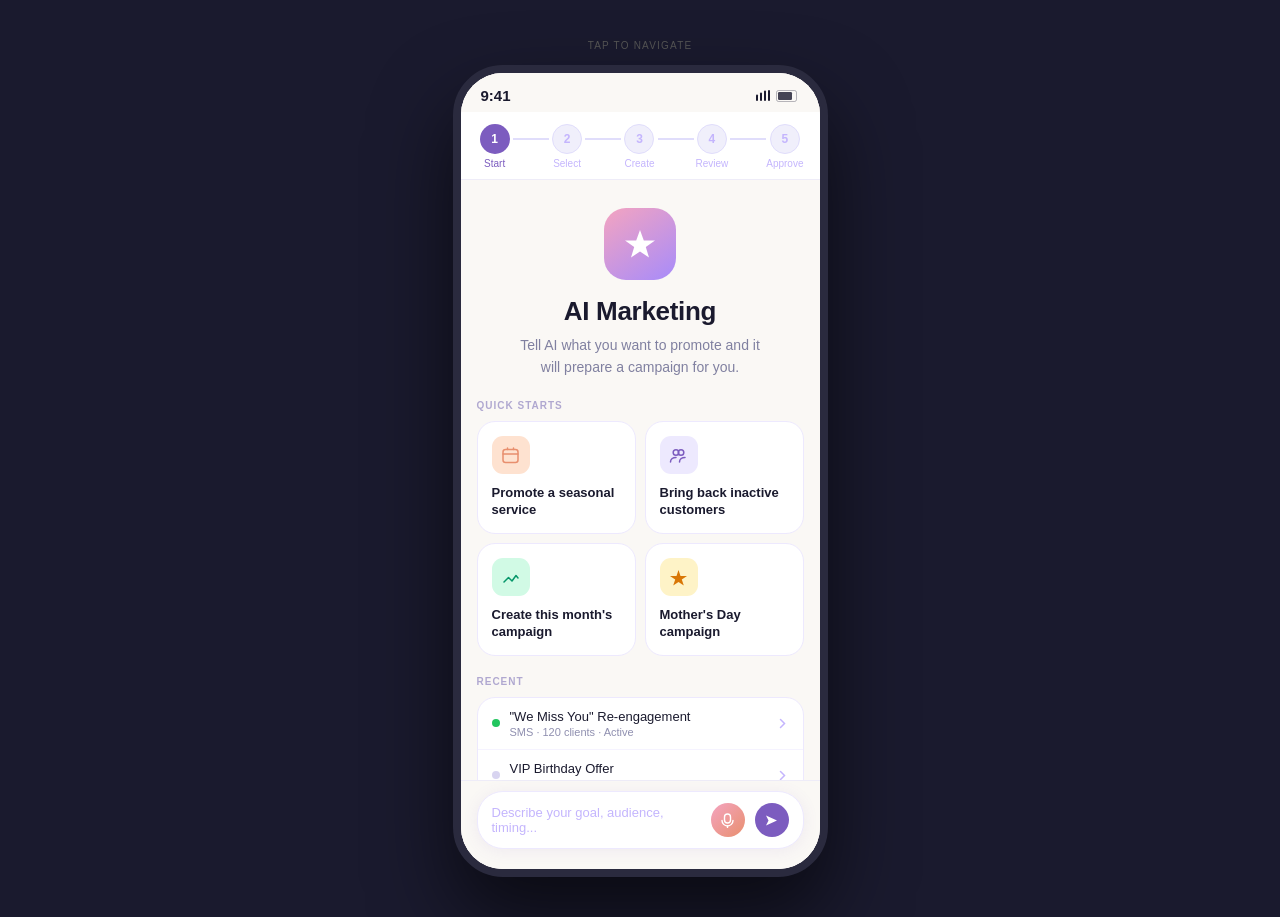
==== ai_marketing_v5.html @ 20989ab4 "Fix layout review" ====
<!DOCTYPE html>
<html lang="en">
<head>
<meta charset="UTF-8">
<meta name="viewport" content="width=device-width, initial-scale=1.0">
<title>GCI – AI Marketing</title>
<style>
*{box-sizing:border-box;margin:0;padding:0}
body{background:#1a1a2e;display:flex;justify-content:center;align-items:flex-start;padding:40px 16px;font-family:-apple-system,BlinkMacSystemFont,'SF Pro Display','SF Pro Text',sans-serif;min-height:100vh}
.pw{display:flex;flex-direction:column;align-items:center;gap:14px}
.plbl{color:#555;font-size:10px;letter-spacing:.12em;font-weight:500;text-transform:uppercase}
.phone{width:375px;height:812px;background:#FAF8F5;border-radius:50px;overflow:hidden;border:8px solid #2a2a3e;box-shadow:0 40px 80px rgba(0,0,0,0.6);position:relative}
.screen{position:absolute;inset:0;display:flex;flex-direction:column;background:#FAF8F5;opacity:0;pointer-events:none;transition:opacity .3s ease}
.screen.active{opacity:1;pointer-events:all}

.sb{padding:14px 20px 8px;display:flex;justify-content:space-between;align-items:center;flex-shrink:0;background:#FAF8F5}
.sbt{font-size:15px;font-weight:600;color:#1A1A2E}
.sbi{display:flex;gap:5px;align-items:center}

.stepbar{background:#fff;padding:12px 16px 10px;border-bottom:0.5px solid #EEECF8;flex-shrink:0}
.steps{display:flex;align-items:center}
.step{display:flex;flex-direction:column;align-items:center;gap:4px;flex:1}
.sc{width:30px;height:30px;border-radius:50%;display:flex;align-items:center;justify-content:center;font-size:12px;font-weight:600}
.sc.done{background:#22C55E;color:#fff}
.sc.active{background:#7C5CBF;color:#fff}
.sc.idle{background:#F0EFFB;color:#C4B5FD;border:1.5px solid #E0DDFB}
.sl{font-size:10px;font-weight:500}
.sl.done{color:#22C55E}.sl.active{color:#7C5CBF}.sl.idle{color:#C4B5FD}
.sline{flex:1;height:2px;margin-top:-16px}
.sline.done{background:#22C55E}.sline.idle{background:#E0DDFB}

.s1-scroll{flex:1;overflow-y:auto;padding:0 0 16px}
.s1-scroll::-webkit-scrollbar{display:none}
.hero{text-align:center;padding:28px 24px 22px}
.hero-ring{width:72px;height:72px;border-radius:22px;background:linear-gradient(145deg,#F4A4C0,#A78BFA);display:flex;align-items:center;justify-content:center;margin:0 auto 16px}
.hero-title{font-size:26px;font-weight:700;color:#1A1A2E;letter-spacing:-.3px;margin-bottom:8px}
.hero-sub{font-size:14px;color:#8080A0;line-height:1.55;max-width:260px;margin:0 auto}
.qs-section{padding:0 16px}
.qs-lbl{font-size:10px;font-weight:600;color:#B0A8D0;letter-spacing:.1em;margin-bottom:10px}
.qs-grid{display:grid;grid-template-columns:1fr 1fr;gap:9px;margin-bottom:20px}
.qs-card{background:#fff;border-radius:18px;padding:14px;border:0.5px solid #EDE9FE;cursor:pointer;transition:all .15s;-webkit-tap-highlight-color:transparent}
.qs-card:active{background:#F5F3FF;transform:scale(.97)}
.qs-ico{width:38px;height:38px;border-radius:11px;display:flex;align-items:center;justify-content:center;margin-bottom:11px}
.qs-name{font-size:13px;font-weight:600;color:#1A1A2E;line-height:1.3}
.recent-lbl{font-size:10px;font-weight:600;color:#B0A8D0;letter-spacing:.1em;margin-bottom:10px}
.recent-card{background:#fff;border-radius:18px;border:0.5px solid #EDE9FE;overflow:hidden}
.rrow{display:flex;align-items:center;gap:10px;padding:11px 14px;border-bottom:0.5px solid #F5F3FF;cursor:pointer;transition:background .15s}
.rrow:last-child{border-bottom:none}
.rrow:active{background:#F8F7FF}
.rdot{width:8px;height:8px;border-radius:50%;flex-shrink:0}
.rnm{font-size:13px;font-weight:500;color:#1A1A2E}
.rsub{font-size:11px;color:#9090B0;margin-top:2px}

.fi{padding:10px 16px 20px;background:#FAF8F5;border-top:0.5px solid #EEECF8;flex-shrink:0}
.fi-box{background:#fff;border-radius:26px;border:1px solid #EDE9FE;padding:11px 14px;display:flex;align-items:center;gap:10px;box-shadow:0 2px 16px rgba(124,92,191,0.09);cursor:pointer}
.fi-ph{flex:1;font-size:13px;color:#C4B5FD}
.fi-mic{width:34px;height:34px;border-radius:50%;background:linear-gradient(135deg,#F4A4C0,#E88F6E);display:flex;align-items:center;justify-content:center;flex-shrink:0}
.fi-send{width:34px;height:34px;border-radius:50%;background:#7C5CBF;display:flex;align-items:center;justify-content:center;flex-shrink:0}

.cnav{background:#fff;padding:10px 16px;display:flex;align-items:center;gap:12px;border-bottom:0.5px solid #EEECF8;flex-shrink:0}
.cbk{width:32px;height:32px;border-radius:50%;background:#F5F3FF;display:flex;align-items:center;justify-content:center;cursor:pointer;flex-shrink:0;-webkit-tap-highlight-color:transparent;transition:background .15s}
.cbk:active{background:#EDE9FE}
.cav{width:40px;height:40px;border-radius:50%;background:linear-gradient(135deg,#F4A4C0,#A78BFA);display:flex;align-items:center;justify-content:center;flex-shrink:0}
.cnm{font-size:15px;font-weight:600;color:#1A1A2E}
.cst{font-size:11px;color:#22C55E;font-weight:500;display:flex;align-items:center;gap:4px;margin-top:1px}
.odot{width:6px;height:6px;border-radius:50%;background:#22C55E}

.cs{flex:1;overflow-y:auto;padding:16px;display:flex;flex-direction:column;gap:12px}
.cs::-webkit-scrollbar{display:none}
.br{display:flex;gap:8px;align-items:flex-start}
.br.u{justify-content:flex-end}
.bav{width:28px;height:28px;border-radius:50%;background:linear-gradient(135deg,#F4A4C0,#A78BFA);display:flex;align-items:center;justify-content:center;flex-shrink:0;margin-top:2px}
.b{padding:11px 14px;border-radius:18px;font-size:13px;line-height:1.55}
.b.ai{background:#fff;color:#1A1A2E;border-radius:18px 18px 18px 5px;border:0.5px solid #EDE9FE;max-width:84%}
.b.usr{background:linear-gradient(135deg,#F4A4C0,#E88F6E);color:#fff;border-radius:18px 18px 5px 18px;max-width:78%}
.b-hint{font-size:11px;color:#A78BFA;display:block;margin-top:4px}

.sc-card{background:#fff;border-radius:16px;border:0.5px solid #EDE9FE;overflow:hidden;max-width:88%}
.sc-hd{display:flex;justify-content:space-between;align-items:center;padding:11px 13px;border-bottom:0.5px solid #F5F3FF}
.sc-ct{font-size:12px;font-weight:600;color:#7C5CBF}
.sc-ta{font-size:12px;font-weight:600;color:#7C5CBF;cursor:pointer}
.so{display:flex;align-items:center;gap:11px;padding:11px 13px;cursor:pointer;border-bottom:0.5px solid #F5F3FF;transition:background .15s;-webkit-tap-highlight-color:transparent}
.so:last-of-type{border-bottom:none}
.so.sel{background:#F8F6FF}
.si{width:34px;height:34px;border-radius:10px;display:flex;align-items:center;justify-content:center;flex-shrink:0}
.snm{font-size:13px;font-weight:600;color:#1A1A2E}
.sadr{font-size:11px;color:#9090B0;margin-top:2px}
.chk{width:22px;height:22px;border-radius:50%;border:2px solid #DDD9F8;display:flex;align-items:center;justify-content:center;flex-shrink:0;transition:all .2s}
.chk.on{background:#7C5CBF;border-color:#7C5CBF}
.cbtn{display:block;width:calc(100% - 26px);margin:10px 13px 13px;padding:14px;background:#7C5CBF;color:#fff;border-radius:13px;font-size:14px;font-weight:600;border:none;cursor:pointer;text-align:center;font-family:inherit;transition:opacity .15s}
.cbtn:active{opacity:.8}

.ci-wrap{border-top:0.5px solid #EEECF8;flex-shrink:0}
.chips-zone{padding:10px 14px 0}
.chips-top{display:flex;justify-content:space-between;align-items:center;margin-bottom:7px;min-height:18px}
.chips-hint-txt{font-size:10px;color:#A78BFA;font-weight:500}
.chips-clear{font-size:11px;color:#B0A8D0;cursor:pointer;font-weight:500;display:none}
.chips-clear.show{display:block}
.chips-row{display:flex;gap:6px;flex-wrap:wrap}
.chip{padding:7px 11px;border-radius:20px;font-size:12px;font-weight:500;color:#5B21B6;background:#F0EFFB;border:0.5px solid #C4B5FD;cursor:pointer;transition:all .15s;white-space:nowrap;user-select:none;display:flex;align-items:center;gap:5px;-webkit-tap-highlight-color:transparent}
.chip:active{transform:scale(.95)}
.chip.on{background:#7C5CBF;color:#fff;border-color:#7C5CBF}
.chk-ico{width:12px;height:12px;opacity:0;transition:opacity .15s;flex-shrink:0}
.chip.on .chk-ico{opacity:1}
.confirm-strip{height:0;overflow:hidden;transition:height .25s ease}
.confirm-strip.open{height:50px}
.confirm-inner{padding:8px 14px;display:flex;gap:7px}
.btn-conf{flex:1;padding:10px;background:#7C5CBF;color:#fff;border-radius:12px;font-size:13px;font-weight:600;border:none;cursor:pointer;font-family:inherit;display:flex;align-items:center;justify-content:center;gap:6px}
.btn-conf:active{opacity:.8}
.inp-row{display:flex;align-items:center;gap:8px;padding:9px 14px 18px}
.ci{flex:1;background:#fff;border:0.5px solid #EDE9FE;border-radius:22px;padding:10px 15px;font-size:13px;color:#1A1A2E;font-family:inherit;outline:none;transition:border-color .2s}
.ci:focus{border-color:#A78BFA}
.ci::placeholder{color:#C4B5FD}
.mic-b{width:34px;height:34px;border-radius:50%;background:linear-gradient(135deg,#F4A4C0,#E88F6E);display:flex;align-items:center;justify-content:center;flex-shrink:0;border:none;cursor:pointer}
.snd-b{width:34px;height:34px;border-radius:50%;background:#7C5CBF;display:flex;align-items:center;justify-content:center;flex-shrink:0;border:none;cursor:pointer}
.snd-b:active{opacity:.7}

.typing{display:flex;gap:4px;align-items:center;padding:10px 13px;background:#fff;border-radius:18px 18px 18px 5px;border:0.5px solid #EDE9FE;width:fit-content}
.td{width:6px;height:6px;border-radius:50%;background:#C4B5FD;animation:blink 1.2s infinite}
.td:nth-child(2){animation-delay:.2s}
.td:nth-child(3){animation-delay:.4s}
@keyframes blink{0%,80%,100%{opacity:.25}40%{opacity:1}}

.dk{border-radius:18px;overflow:hidden;border:0.5px solid #EDE9FE}
.dh{background:linear-gradient(135deg,#F0EEFF,#E8E4FD);padding:14px 15px}
.dtag{display:flex;align-items:center;gap:6px;font-size:10px;font-weight:600;color:#7C5CBF;letter-spacing:.08em;margin-bottom:7px}
.dtitle{font-size:16px;font-weight:700;color:#1A1A2E}
.db{background:#fff;padding:13px 15px}
.dgrid{display:grid;grid-template-columns:1fr 1fr;gap:10px;margin-bottom:11px}
.dfl{font-size:10px;font-weight:600;color:#B0A8D0;letter-spacing:.06em;display:flex;align-items:center;gap:4px;margin-bottom:4px}
.dfv{font-size:13px;font-weight:600;color:#1A1A2E}
.dmsg{font-size:12px;color:#3C3C5C;line-height:1.65;font-style:italic;background:#FAF8F5;border-radius:10px;padding:11px 13px}
.acts{display:flex;flex-direction:column;gap:8px;padding:14px 0 4px}
.btn-approve{width:100%;padding:15px;border:none;border-radius:15px;font-size:14px;font-weight:600;cursor:pointer;display:flex;align-items:center;justify-content:center;gap:8px;position:relative;overflow:hidden;background:#22C55E;color:#fff;font-family:inherit;transition:opacity .15s}
.btn-approve:active{opacity:.85}
.shine{position:absolute;inset:0;background:linear-gradient(105deg,transparent 40%,rgba(255,255,255,0.22) 50%,transparent 60%);background-size:200%;animation:shine 2.8s ease-in-out infinite}
@keyframes shine{0%{background-position:200%}65%{background-position:-100%}100%{background-position:-100%}}
.btn-row2{display:flex;gap:8px}
.btn-ai{flex:1;padding:13px;border-radius:15px;font-size:13px;font-weight:600;cursor:pointer;display:flex;align-items:center;justify-content:center;gap:7px;font-family:inherit;background:#1E1346;color:#C4B5FD;border:0.5px solid #3C3489;transition:opacity .15s}
.btn-ai:active{opacity:.8}
.spin{animation:pspin 3s ease-in-out infinite}
@keyframes pspin{0%,100%{transform:scale(1) rotate(0deg)}50%{transform:scale(1.2) rotate(15deg)}}
.btn-edit{flex:1;padding:13px;border-radius:15px;font-size:13px;font-weight:600;cursor:pointer;display:flex;align-items:center;justify-content:center;gap:7px;font-family:inherit;background:#FAF8F5;color:#8080A0;border:0.5px solid #EEECF8;transition:all .15s}
.btn-edit:active{background:#F0EFFB}
.btn-save{width:100%;padding:11px;border-radius:15px;font-size:13px;font-weight:500;cursor:pointer;display:flex;align-items:center;justify-content:center;gap:7px;font-family:inherit;background:transparent;color:#B0A8D0;border:none;transition:color .15s}
.btn-save:active{color:#7C5CBF}

/* REVIEW */
.topnav{background:#fff;padding:10px 16px 12px;display:flex;align-items:center;gap:12px;border-bottom:0.5px solid #EEECF8;flex-shrink:0}
.back{width:32px;height:32px;border-radius:50%;background:#F5F3FF;display:flex;align-items:center;justify-content:center;cursor:pointer;flex-shrink:0;-webkit-tap-highlight-color:transparent;transition:background .15s}
.back:active{background:#EDE9FE}
.topnav-title{font-size:16px;font-weight:600;color:#1A1A2E}

.rv-scroll{flex:1;min-height:0;overflow-y:auto;padding:16px 16px 24px;-webkit-overflow-scrolling:touch}
.rv-scroll::-webkit-scrollbar{display:none}
.rv-scroll>*{margin-bottom:12px}
.rv-scroll>*:last-child{margin-bottom:0}

.camp-header{background:linear-gradient(135deg,#F0EEFF,#EAE6FD);border-radius:18px;padding:16px;border:0.5px solid #DDD9F8}
.ready-badge{display:inline-flex;align-items:center;gap:5px;background:#22C55E;color:#fff;border-radius:20px;padding:4px 10px;font-size:11px;font-weight:600;margin-bottom:10px}
.camp-name{font-size:19px;font-weight:700;color:#1A1A2E;letter-spacing:-.2px;margin-bottom:5px}
.camp-desc{font-size:13px;color:#7070A0;line-height:1.5}

.why-card{background:#1E1346;border-radius:18px;padding:16px;position:relative;overflow:hidden}
.why-card::before{content:'';position:absolute;top:-30px;right:-30px;width:100px;height:100px;border-radius:50%;background:rgba(167,139,250,0.12)}
.why-top{display:flex;align-items:center;gap:7px;margin-bottom:12px}
.why-sparkle{width:26px;height:26px;border-radius:8px;background:rgba(167,139,250,0.2);display:flex;align-items:center;justify-content:center;flex-shrink:0}
.why-label{font-size:11px;font-weight:600;color:#A78BFA;letter-spacing:.08em}
.why-items{display:flex;flex-direction:column;gap:8px}
.why-item{display:flex;align-items:flex-start;gap:10px}
.why-check{width:20px;height:20px;border-radius:50%;background:rgba(167,139,250,0.2);display:flex;align-items:center;justify-content:center;flex-shrink:0;margin-top:1px}
.why-text{font-size:13px;color:#E0D9FF;line-height:1.5;flex:1}
.why-text strong{color:#fff;font-weight:600}

/* DETAILS */
.det-card{background:#fff;border-radius:18px;border:0.5px solid #EDE9FE;overflow:hidden}
.det-hd{padding:13px 16px 11px;border-bottom:0.5px solid #F5F3FF}
.det-hd-lbl{font-size:11px;font-weight:600;color:#B0A8D0;letter-spacing:.08em}
.obj-row{padding:13px 16px 12px;border-bottom:0.5px solid #F5F3FF;background:#F8F6FF}
.obj-lbl{font-size:10px;font-weight:600;color:#A78BFA;letter-spacing:.07em;margin-bottom:4px}
.obj-val{font-size:14px;font-weight:600;color:#1A1A2E;margin-bottom:3px}
.obj-sub{font-size:12px;color:#8080A0;line-height:1.45}
.irow{display:flex;align-items:center;padding:11px 16px;border-bottom:0.5px solid #F5F3FF;gap:10px}
.irow:last-child{border-bottom:none}
.irow-ico{width:7px;height:7px;border-radius:50%;flex-shrink:0}
.irow-lbl{font-size:11px;font-weight:500;color:#B0A8D0;width:68px;flex-shrink:0}
.irow-right{flex:1;text-align:right}
.irow-val{font-size:13px;font-weight:600;color:#1A1A2E}
.irow-sub{font-size:11px;color:#9090B0;margin-top:1px}
.spills{display:flex;gap:5px;flex-wrap:wrap;flex:1;justify-content:flex-end}
.spill{font-size:11px;font-weight:500;color:#5B21B6;background:#EDE9FE;padding:3px 8px;border-radius:8px}
.cta-val{font-size:13px;font-weight:600;color:#7C5CBF;text-align:right}
.cta-sub{font-size:11px;color:#B0A8D0;margin-top:1px;text-align:right}

/* MESSAGE */
.msg-card{background:#fff;border-radius:18px;border:0.5px solid #EDE9FE;overflow:hidden}
.msg-hd{padding:13px 16px 11px;border-bottom:0.5px solid #F5F3FF;display:flex;justify-content:space-between;align-items:center}
.msg-hd-lbl{font-size:11px;font-weight:600;color:#B0A8D0;letter-spacing:.08em}
.msg-hd-badge{font-size:11px;font-weight:500;color:#7C5CBF;background:#F0EFFB;padding:3px 9px;border-radius:10px}
.msg-body{padding:14px 16px}
.mctabs{display:flex;gap:6px;margin-bottom:12px}
.mctab{padding:5px 12px;border-radius:20px;font-size:12px;font-weight:500;cursor:pointer;transition:all .15s;border:0.5px solid #EDE9FE;color:#9090B0;background:#FAF8F5;-webkit-tap-highlight-color:transparent}
.mctab.on{background:#7C5CBF;color:#fff;border-color:#7C5CBF}
.msg-bubble{background:#FAF8F5;border-radius:14px;padding:13px 14px;margin-bottom:12px;border-left:3px solid #A78BFA}
.msg-tag{font-size:10px;font-weight:600;color:#A78BFA;letter-spacing:.06em;margin-bottom:6px}
.msg-txt{font-size:13px;color:#1A1A2E;line-height:1.65}
.msg-hl{color:#7C5CBF;font-weight:600}
.msg-footer{display:flex;align-items:center;justify-content:space-between}
.msg-cta-pill{display:inline-flex;align-items:center;gap:5px;background:#EDE9FE;border-radius:10px;padding:6px 11px;font-size:12px;font-weight:600;color:#5B21B6}
.msg-note{font-size:11px;color:#C4B5FD;display:flex;align-items:center;gap:4px}

/* ACTIONS BAR */
.actions-bar{background:#fff;border-top:0.5px solid #EEECF8;padding:12px 16px 24px;flex-shrink:0}
.btn-approve-lg{width:100%;padding:15px;border:none;border-radius:15px;font-size:15px;font-weight:700;cursor:pointer;display:flex;align-items:center;justify-content:center;gap:8px;position:relative;overflow:hidden;background:#22C55E;color:#fff;font-family:inherit;margin-bottom:10px;transition:opacity .15s}
.btn-approve-lg:active{opacity:.85}
.btn-row3{display:flex;gap:8px}
.btn-aiedit{flex:1;padding:11px;border-radius:13px;font-size:12px;font-weight:600;cursor:pointer;display:flex;align-items:center;justify-content:center;gap:6px;font-family:inherit;background:#1E1346;color:#C4B5FD;border:0.5px solid #3C3489;transition:opacity .15s}
.btn-aiedit:active{opacity:.8}
.btn-manual{flex:1;padding:11px;border-radius:13px;font-size:12px;font-weight:600;cursor:pointer;display:flex;align-items:center;justify-content:center;gap:6px;font-family:inherit;background:#FAF8F5;color:#8080A0;border:0.5px solid #EEECF8}
.btn-manual:active{background:#F0EFFB}
.btn-draft2{flex:1;padding:11px;border-radius:13px;font-size:12px;font-weight:600;cursor:pointer;display:flex;align-items:center;justify-content:center;gap:6px;font-family:inherit;background:#FAF8F5;color:#B0A8D0;border:0.5px solid #EEECF8}
.btn-draft2:active{background:#F0EFFB}

/* SUCCESS */
.sw{display:flex;flex-direction:column;align-items:center;justify-content:center;flex:1;padding:40px 28px;text-align:center}
.s-ico{width:88px;height:88px;border-radius:50%;background:linear-gradient(135deg,#D1FAE5,#A7F3D0);display:flex;align-items:center;justify-content:center;margin-bottom:22px}
.s-title{font-size:24px;font-weight:700;color:#1A1A2E;margin-bottom:10px;letter-spacing:-.3px}
.s-sub{font-size:14px;color:#9090B0;line-height:1.55;margin-bottom:32px}
.s-stats{display:grid;grid-template-columns:1fr 1fr 1fr;gap:10px;width:100%;margin-bottom:32px}
.stat{background:#fff;border-radius:16px;padding:16px 10px;border:0.5px solid #EDE9FE;text-align:center}
.stat-v{font-size:20px;font-weight:700;color:#1A1A2E}
.stat-l{font-size:10px;color:#9090B0;margin-top:4px}
.btn-done{width:100%;padding:16px;background:#7C5CBF;color:#fff;border-radius:16px;font-size:15px;font-weight:600;border:none;cursor:pointer;font-family:inherit}
.btn-done:active{opacity:.8}
svg{display:block}
</style>
</head>
<body>
<div class="pw">
  <div class="plbl">Tap to navigate</div>
  <div class="phone">

  <!-- S1: HOME -->
  <div class="screen active" id="s1">
    <div class="sb"><span class="sbt">9:41</span><div class="sbi"><svg width="15" height="11" viewBox="0 0 15 11" fill="#1A1A2E"><rect x="0" y="4.5" width="2" height="6.5" rx="1"/><rect x="4" y="2.5" width="2" height="8.5" rx="1"/><rect x="8" y=".5" width="2" height="10.5" rx="1"/><rect x="12" y="0" width="2" height="11" rx="1"/></svg><svg width="24" height="12" viewBox="0 0 24 12" fill="none"><rect x=".5" y=".5" width="20" height="11" rx="2" stroke="#1A1A2E" stroke-opacity=".3"/><rect x="2" y="2" width="14" height="8" rx="1.3" fill="#1A1A2E" opacity=".8"/></svg></div></div>
    <div class="stepbar"><div class="steps"><div class="step"><div class="sc active">1</div><span class="sl active">Start</span></div><div class="sline idle"></div><div class="step"><div class="sc idle">2</div><span class="sl idle">Select</span></div><div class="sline idle"></div><div class="step"><div class="sc idle">3</div><span class="sl idle">Create</span></div><div class="sline idle"></div><div class="step"><div class="sc idle">4</div><span class="sl idle">Review</span></div><div class="sline idle"></div><div class="step"><div class="sc idle">5</div><span class="sl idle">Approve</span></div></div></div>
    <div class="s1-scroll">
      <div class="hero"><div class="hero-ring"><svg width="34" height="34" viewBox="0 0 34 34" fill="none"><path d="M17 3L20.8 13.5H32L22.8 20L26 30.5L17 24.5L8 30.5L11.2 20L2 13.5H13.2Z" fill="white"/></svg></div><div class="hero-title">AI Marketing</div><div class="hero-sub">Tell AI what you want to promote and it will prepare a campaign for you.</div></div>
      <div class="qs-section">
        <div class="qs-lbl">QUICK STARTS</div>
        <div class="qs-grid">
          <div class="qs-card" onclick="startFlow('Promote a seasonal service for my nail salon.')"><div class="qs-ico" style="background:#FEE2D0"><svg width="19" height="19" viewBox="0 0 19 19" fill="none"><rect x="2" y="3.5" width="15" height="13" rx="2.5" stroke="#E88F6E" stroke-width="1.5"/><path d="M6.5 3.5V2M12.5 3.5V2M2 8h15" stroke="#E88F6E" stroke-width="1.5" stroke-linecap="round"/></svg></div><div class="qs-name">Promote a seasonal service</div></div>
          <div class="qs-card" onclick="startFlow('Bring back inactive customers.')"><div class="qs-ico" style="background:#EDE9FE"><svg width="19" height="19" viewBox="0 0 19 19" fill="none"><circle cx="7" cy="6.5" r="2.8" stroke="#7C5CBF" stroke-width="1.5"/><circle cx="12" cy="6.5" r="2.8" stroke="#7C5CBF" stroke-width="1.5"/><path d="M1.5 16c0-2.8 2.5-4.5 5.5-4.5M10.5 16c0-2.8 2.5-4.5 5.5-4.5" stroke="#7C5CBF" stroke-width="1.5" stroke-linecap="round"/></svg></div><div class="qs-name">Bring back inactive customers</div></div>
          <div class="qs-card" onclick="startFlow('Create this month\'s campaign.')"><div class="qs-ico" style="background:#D1FAE5"><svg width="19" height="19" viewBox="0 0 19 19" fill="none"><path d="M3 14L7.5 9.5L11 13L15 7.5L17 10" stroke="#059669" stroke-width="1.5" stroke-linecap="round" stroke-linejoin="round"/></svg></div><div class="qs-name">Create this month's campaign</div></div>
          <div class="qs-card" onclick="startFlow('Create a Mother\'s Day campaign for me.')"><div class="qs-ico" style="background:#FEF3C7"><svg width="19" height="19" viewBox="0 0 19 19" fill="none"><path d="M9.5 2L11.5 8H18L12.8 11.6L14.8 17.5L9.5 14L4.2 17.5L6.2 11.6L1 8H7.5Z" fill="#D97706"/></svg></div><div class="qs-name">Mother's Day campaign</div></div>
        </div>
        <div class="recent-lbl">RECENT</div>
        <div class="recent-card">
          <div class="rrow"><div class="rdot" style="background:#22C55E"></div><div style="flex:1"><div class="rnm">"We Miss You" Re-engagement</div><div class="rsub">SMS · 120 clients · Active</div></div><svg width="13" height="13" viewBox="0 0 13 13" fill="none"><path d="M4.5 2.5l4 4-4 4" stroke="#C4B5FD" stroke-width="1.5" stroke-linecap="round"/></svg></div>
          <div class="rrow"><div class="rdot" style="background:#D8D4F0"></div><div style="flex:1"><div class="rnm">VIP Birthday Offer</div><div class="rsub">SMS · 142 clients · Done</div></div><svg width="13" height="13" viewBox="0 0 13 13" fill="none"><path d="M4.5 2.5l4 4-4 4" stroke="#C4B5FD" stroke-width="1.5" stroke-linecap="round"/></svg></div>
        </div>
      </div>
    </div>
    <div class="fi"><div class="fi-box" onclick="startFlow('Create a Mother\'s Day campaign for me.')"><span class="fi-ph">Describe your goal, audience, timing...</span><div class="fi-mic"><svg width="15" height="15" viewBox="0 0 15 15" fill="none"><rect x="4.5" y="1" width="6" height="9" rx="3" stroke="white" stroke-width="1.4"/><path d="M2 7.5C2 10.5 4.5 13 7.5 13s5.5-2.5 5.5-5.5" stroke="white" stroke-width="1.4" stroke-linecap="round"/><path d="M7.5 13v1.5" stroke="white" stroke-width="1.4" stroke-linecap="round"/></svg></div><div class="fi-send"><svg width="15" height="15" viewBox="0 0 15 15" fill="none"><path d="M13 7.5L2 2.5l2.5 5-2.5 5L13 7.5z" fill="white"/></svg></div></div></div>
  </div>

  <!-- S2: SELECT STORES -->
  <div class="screen" id="s2">
    <div class="sb"><span class="sbt">9:41</span><div class="sbi"><svg width="15" height="11" viewBox="0 0 15 11" fill="#1A1A2E"><rect x="0" y="4.5" width="2" height="6.5" rx="1"/><rect x="4" y="2.5" width="2" height="8.5" rx="1"/><rect x="8" y=".5" width="2" height="10.5" rx="1"/><rect x="12" y="0" width="2" height="11" rx="1"/></svg><svg width="24" height="12" viewBox="0 0 24 12" fill="none"><rect x=".5" y=".5" width="20" height="11" rx="2" stroke="#1A1A2E" stroke-opacity=".3"/><rect x="2" y="2" width="14" height="8" rx="1.3" fill="#1A1A2E" opacity=".8"/></svg></div></div>
    <div class="stepbar"><div class="steps"><div class="step"><div class="sc done"><svg width="12" height="12" viewBox="0 0 12 12" fill="none"><path d="M2 6l3 3 5-5" stroke="white" stroke-width="2" stroke-linecap="round" stroke-linejoin="round"/></svg></div><span class="sl done">Start</span></div><div class="sline done"></div><div class="step"><div class="sc active">2</div><span class="sl active">Select</span></div><div class="sline idle"></div><div class="step"><div class="sc idle">3</div><span class="sl idle">Create</span></div><div class="sline idle"></div><div class="step"><div class="sc idle">4</div><span class="sl idle">Review</span></div><div class="sline idle"></div><div class="step"><div class="sc idle">5</div><span class="sl idle">Approve</span></div></div></div>
    <div class="cnav"><div class="cbk" onclick="goTo('s1')"><svg width="13" height="13" viewBox="0 0 13 13" fill="none"><path d="M9 2L4 6.5L9 11" stroke="#7C5CBF" stroke-width="1.8" stroke-linecap="round" stroke-linejoin="round"/></svg></div><div class="cav"><svg width="18" height="18" viewBox="0 0 18 18" fill="none"><path d="M9 1.5L11 7.5L17 9L11 10.5L9 16.5L7 10.5L1 9L7 7.5Z" fill="white"/></svg></div><div><div class="cnm">AI Assistant</div><div class="cst"><span class="odot"></span>Online</div></div></div>
    <div class="cs">
      <div class="br u"><div class="b usr" id="umsg">Create a Mother's Day campaign for me.</div></div>
      <div class="br"><div class="bav"><svg width="13" height="13" viewBox="0 0 13 13" fill="none"><path d="M6.5 1L8 5.5L13 6.5L8 7.5L6.5 12L5 7.5L0 6.5L5 5.5Z" fill="white"/></svg></div><div><div class="b ai" style="margin-bottom:11px">I'd love to help create that campaign! 🌸<br><br>Which store should I create this for?</div><div class="sc-card"><div class="sc-hd"><span class="sc-ct">3 stores</span><span class="sc-ta" onclick="toggleAll(this)">Deselect All</span></div><div class="so sel" onclick="toggleStore(this)"><div class="si" style="background:#FEE2D0"><svg width="17" height="17" viewBox="0 0 17 17" fill="none"><path d="M8.5 1C6 1 4 3 4 5.5C4 9 8.5 15 8.5 15S13 9 13 5.5C13 3 11 1 8.5 1z" fill="#E88F6E"/><circle cx="8.5" cy="5.5" r="1.8" fill="white"/></svg></div><div style="flex:1"><div class="snm">Luxe Nails Downtown</div><div class="sadr">Main Street</div></div><div class="chk on"><svg width="10" height="10" viewBox="0 0 10 10" fill="none"><path d="M1.5 5l2.5 2.5 4.5-4.5" stroke="white" stroke-width="1.8" stroke-linecap="round" stroke-linejoin="round"/></svg></div></div><div class="so sel" onclick="toggleStore(this)"><div class="si" style="background:#EDE9FE"><svg width="17" height="17" viewBox="0 0 17 17" fill="none"><path d="M8.5 1C6 1 4 3 4 5.5C4 9 8.5 15 8.5 15S13 9 13 5.5C13 3 11 1 8.5 1z" fill="#7C5CBF"/><circle cx="8.5" cy="5.5" r="1.8" fill="white"/></svg></div><div style="flex:1"><div class="snm">Luxe Nails Westside</div><div class="sadr">Oak Avenue</div></div><div class="chk on"><svg width="10" height="10" viewBox="0 0 10 10" fill="none"><path d="M1.5 5l2.5 2.5 4.5-4.5" stroke="white" stroke-width="1.8" stroke-linecap="round" stroke-linejoin="round"/></svg></div></div><div class="so sel" onclick="toggleStore(this)"><div class="si" style="background:#D1FAE5"><svg width="17" height="17" viewBox="0 0 17 17" fill="none"><path d="M8.5 1C6 1 4 3 4 5.5C4 9 8.5 15 8.5 15S13 9 13 5.5C13 3 11 1 8.5 1z" fill="#059669"/><circle cx="8.5" cy="5.5" r="1.8" fill="white"/></svg></div><div style="flex:1"><div class="snm">Luxe Nails Eastgate</div><div class="sadr">River Plaza</div></div><div class="chk on"><svg width="10" height="10" viewBox="0 0 10 10" fill="none"><path d="M1.5 5l2.5 2.5 4.5-4.5" stroke="white" stroke-width="1.8" stroke-linecap="round" stroke-linejoin="round"/></svg></div></div><button class="cbtn" onclick="goTo('s3')">Continue</button></div></div></div>
    </div>
    <div class="fi"><div class="fi-box"><span class="fi-ph">Ask anything...</span><div class="fi-mic"><svg width="15" height="15" viewBox="0 0 15 15" fill="none"><rect x="4.5" y="1" width="6" height="9" rx="3" stroke="white" stroke-width="1.4"/><path d="M2 7.5C2 10.5 4.5 13 7.5 13s5.5-2.5 5.5-5.5" stroke="white" stroke-width="1.4" stroke-linecap="round"/><path d="M7.5 13v1.5" stroke="white" stroke-width="1.4" stroke-linecap="round"/></svg></div><div class="fi-send"><svg width="15" height="15" viewBox="0 0 15 15" fill="none"><path d="M13 7.5L2 2.5l2.5 5-2.5 5L13 7.5z" fill="white"/></svg></div></div></div>
  </div>

  <!-- S3: CREATE (Q&A) -->
  <div class="screen" id="s3">
    <div class="sb"><span class="sbt">9:41</span><div class="sbi"><svg width="15" height="11" viewBox="0 0 15 11" fill="#1A1A2E"><rect x="0" y="4.5" width="2" height="6.5" rx="1"/><rect x="4" y="2.5" width="2" height="8.5" rx="1"/><rect x="8" y=".5" width="2" height="10.5" rx="1"/><rect x="12" y="0" width="2" height="11" rx="1"/></svg><svg width="24" height="12" viewBox="0 0 24 12" fill="none"><rect x=".5" y=".5" width="20" height="11" rx="2" stroke="#1A1A2E" stroke-opacity=".3"/><rect x="2" y="2" width="14" height="8" rx="1.3" fill="#1A1A2E" opacity=".8"/></svg></div></div>
    <div class="stepbar"><div class="steps"><div class="step"><div class="sc done"><svg width="12" height="12" viewBox="0 0 12 12" fill="none"><path d="M2 6l3 3 5-5" stroke="white" stroke-width="2" stroke-linecap="round" stroke-linejoin="round"/></svg></div><span class="sl done">Start</span></div><div class="sline done"></div><div class="step"><div class="sc done"><svg width="12" height="12" viewBox="0 0 12 12" fill="none"><path d="M2 6l3 3 5-5" stroke="white" stroke-width="2" stroke-linecap="round" stroke-linejoin="round"/></svg></div><span class="sl done">Select</span></div><div class="sline done"></div><div class="step"><div class="sc active">3</div><span class="sl active">Create</span></div><div class="sline idle"></div><div class="step"><div class="sc idle">4</div><span class="sl idle">Review</span></div><div class="sline idle"></div><div class="step"><div class="sc idle">5</div><span class="sl idle">Approve</span></div></div></div>
    <div class="cnav"><div class="cbk" onclick="goTo('s2')"><svg width="13" height="13" viewBox="0 0 13 13" fill="none"><path d="M9 2L4 6.5L9 11" stroke="#7C5CBF" stroke-width="1.8" stroke-linecap="round" stroke-linejoin="round"/></svg></div><div class="cav"><svg width="18" height="18" viewBox="0 0 18 18" fill="none"><path d="M9 1.5L11 7.5L17 9L11 10.5L9 16.5L7 10.5L1 9L7 7.5Z" fill="white"/></svg></div><div><div class="cnm">AI Assistant</div><div class="cst"><span class="odot"></span>Online</div></div></div>
    <div class="cs" id="s3chat">
      <div class="br"><div class="bav"><svg width="13" height="13" viewBox="0 0 13 13" fill="none"><path d="M6.5 1L8 5.5L13 6.5L8 7.5L6.5 12L5 7.5L0 6.5L5 5.5Z" fill="white"/></svg></div><div class="b ai">A few quick questions to build the perfect campaign — tap your answers or type below 👇</div></div>
      <div class="br"><div class="bav"><svg width="13" height="13" viewBox="0 0 13 13" fill="none"><path d="M6.5 1L8 5.5L13 6.5L8 7.5L6.5 12L5 7.5L0 6.5L5 5.5Z" fill="white"/></svg></div><div class="b ai">👥 Who should we target?<span class="b-hint">Pick one</span></div></div>
    </div>
    <div class="ci-wrap">
      <div class="chips-zone"><div class="chips-top"><span class="chips-hint-txt" id="chint"></span><span class="chips-clear" id="cclr" onclick="clearChips()">Clear all</span></div><div class="chips-row" id="crow"><div class="chip" onclick="toggleChip(this,'Return Clients')"><svg class="chk-ico" viewBox="0 0 12 12" fill="none"><path d="M2 6l3 3 5-5" stroke="white" stroke-width="1.8" stroke-linecap="round" stroke-linejoin="round"/></svg>Return Clients</div><div class="chip" onclick="toggleChip(this,'New Clients')"><svg class="chk-ico" viewBox="0 0 12 12" fill="none"><path d="M2 6l3 3 5-5" stroke="white" stroke-width="1.8" stroke-linecap="round" stroke-linejoin="round"/></svg>New Clients</div><div class="chip" onclick="toggleChip(this,'All Clients')"><svg class="chk-ico" viewBox="0 0 12 12" fill="none"><path d="M2 6l3 3 5-5" stroke="white" stroke-width="1.8" stroke-linecap="round" stroke-linejoin="round"/></svg>All Clients</div></div></div>
      <div class="confirm-strip" id="cstrip"><div class="confirm-inner"><button class="btn-conf" onclick="confirmChips()"><svg width="13" height="13" viewBox="0 0 13 13" fill="none"><path d="M2 6.5l3 3 5.5-5.5" stroke="white" stroke-width="1.8" stroke-linecap="round" stroke-linejoin="round"/></svg>Confirm</button></div></div>
      <div class="inp-row"><input class="ci" id="s3inp" placeholder="Or type your answer..." onkeydown="if(event.key==='Enter')sendTyped()"/><button class="mic-b"><svg width="15" height="15" viewBox="0 0 15 15" fill="none"><rect x="4.5" y="1" width="6" height="9" rx="3" stroke="white" stroke-width="1.4"/><path d="M2 7.5C2 10.5 4.5 13 7.5 13s5.5-2.5 5.5-5.5" stroke="white" stroke-width="1.4" stroke-linecap="round"/><path d="M7.5 13v1.5" stroke="white" stroke-width="1.4" stroke-linecap="round"/></svg></button><button class="snd-b" onclick="sendTyped()"><svg width="15" height="15" viewBox="0 0 15 15" fill="none"><path d="M13 7.5L2 2.5l2.5 5-2.5 5L13 7.5z" fill="white"/></svg></button></div>
    </div>
  </div>

  <!-- S4: REVIEW -->
  <div class="screen" id="s4">
    <div class="sb"><span class="sbt">9:41</span><div class="sbi"><svg width="15" height="11" viewBox="0 0 15 11" fill="#1A1A2E"><rect x="0" y="4.5" width="2" height="6.5" rx="1"/><rect x="4" y="2.5" width="2" height="8.5" rx="1"/><rect x="8" y=".5" width="2" height="10.5" rx="1"/><rect x="12" y="0" width="2" height="11" rx="1"/></svg><svg width="24" height="12" viewBox="0 0 24 12" fill="none"><rect x=".5" y=".5" width="20" height="11" rx="2" stroke="#1A1A2E" stroke-opacity=".3"/><rect x="2" y="2" width="14" height="8" rx="1.3" fill="#1A1A2E" opacity=".8"/></svg></div></div>
    <div class="stepbar"><div class="steps"><div class="step"><div class="sc done"><svg width="12" height="12" viewBox="0 0 12 12" fill="none"><path d="M2 6l3 3 5-5" stroke="white" stroke-width="2" stroke-linecap="round" stroke-linejoin="round"/></svg></div><span class="sl done">Start</span></div><div class="sline done"></div><div class="step"><div class="sc done"><svg width="12" height="12" viewBox="0 0 12 12" fill="none"><path d="M2 6l3 3 5-5" stroke="white" stroke-width="2" stroke-linecap="round" stroke-linejoin="round"/></svg></div><span class="sl done">Select</span></div><div class="sline done"></div><div class="step"><div class="sc done"><svg width="12" height="12" viewBox="0 0 12 12" fill="none"><path d="M2 6l3 3 5-5" stroke="white" stroke-width="2" stroke-linecap="round" stroke-linejoin="round"/></svg></div><span class="sl done">Create</span></div><div class="sline done"></div><div class="step"><div class="sc active">4</div><span class="sl active">Review</span></div><div class="sline idle"></div><div class="step"><div class="sc idle">5</div><span class="sl idle">Approve</span></div></div></div>
    <div class="topnav"><div class="back" onclick="goTo('s3')"><svg width="13" height="13" viewBox="0 0 13 13" fill="none"><path d="M9 2L4 6.5L9 11" stroke="#7C5CBF" stroke-width="1.8" stroke-linecap="round" stroke-linejoin="round"/></svg></div><span class="topnav-title">Review Campaign</span></div>
    <div style="flex:1;display:flex;flex-direction:column;overflow:hidden;min-height:0">
      <div class="rv-scroll">

        <div class="camp-header">
          <div class="ready-badge"><svg width="11" height="11" viewBox="0 0 11 11" fill="none"><path d="M2 5.5l2.5 2.5 4.5-4.5" stroke="white" stroke-width="1.8" stroke-linecap="round" stroke-linejoin="round"/></svg>Ready for review</div>
          <div class="camp-name">Mother's Day Special 🌸</div>
          <div class="camp-desc">A warm campaign to celebrate your clients and bring them back to the salon.</div>
        </div>

        <div class="why-card">
          <div class="why-top"><div class="why-sparkle"><svg width="14" height="14" viewBox="0 0 14 14" fill="none"><path d="M7 1L8.6 5.4L13 7L8.6 8.6L7 13L5.4 8.6L1 7L5.4 5.4Z" fill="#A78BFA"/></svg></div><span class="why-label">WHY AI RECOMMENDED THIS</span></div>
          <div class="why-items">
            <div class="why-item"><div class="why-check"><svg width="10" height="10" viewBox="0 0 10 10" fill="none"><path d="M1.5 5l2.5 2.5 4.5-4.5" stroke="#A78BFA" stroke-width="1.6" stroke-linecap="round" stroke-linejoin="round"/></svg></div><div class="why-text"><strong>23% return rate</strong> for warm personal messages — based on your salon's historical data</div></div>
            <div class="why-item"><div class="why-check"><svg width="10" height="10" viewBox="0 0 10 10" fill="none"><path d="M1.5 5l2.5 2.5 4.5-4.5" stroke="#A78BFA" stroke-width="1.6" stroke-linecap="round" stroke-linejoin="round"/></svg></div><div class="why-text"><strong>Mother's Day timing</strong> is a peak booking moment — clients actively look for self-care gifts</div></div>
            <div class="why-item"><div class="why-check"><svg width="10" height="10" viewBox="0 0 10 10" fill="none"><path d="M1.5 5l2.5 2.5 4.5-4.5" stroke="#A78BFA" stroke-width="1.6" stroke-linecap="round" stroke-linejoin="round"/></svg></div><div class="why-text"><strong>SMS + Email combo</strong> increases reach by 2.4x vs single channel alone</div></div>
          </div>
        </div>

        <div class="det-card">
          <div class="det-hd"><span class="det-hd-lbl">CAMPAIGN DETAILS</span></div>
          <div class="obj-row"><div class="obj-lbl">OBJECTIVE</div><div class="obj-val">Re-engage lapsed customers</div><div class="obj-sub">Bring back clients who haven't visited in 30–90 days and encourage rebooking</div></div>
          <div class="irow"><div class="irow-ico" style="background:#7C5CBF"></div><span class="irow-lbl">Audience</span><div class="irow-right"><div class="irow-val" id="rv-target">All Clients</div><div class="irow-sub">~420 clients</div></div></div>
          <div class="irow"><div class="irow-ico" style="background:#E88F6E"></div><span class="irow-lbl">Stores</span><div class="spills"><span class="spill">Downtown</span><span class="spill">Westside</span><span class="spill">Eastgate</span></div></div>
          <div class="irow"><div class="irow-ico" style="background:#D97706"></div><span class="irow-lbl">Tone</span><div class="irow-right"><div class="irow-val" id="rv-tone">Warm &amp; Personal</div><div class="irow-sub">Friendly, non-promotional</div></div></div>
          <div class="irow"><div class="irow-ico" style="background:#059669"></div><span class="irow-lbl">Offer</span><div class="irow-right"><div class="irow-val">No discount</div><div class="irow-sub">Relationship-first approach</div></div></div>
          <div class="irow"><div class="irow-ico" style="background:#22C55E"></div><span class="irow-lbl">Channel</span><div class="irow-right"><div class="irow-val" id="rv-channel">SMS + Email</div><div class="irow-sub">Maximum reach</div></div></div>
          <div class="irow"><div class="irow-ico" style="background:#A78BFA"></div><span class="irow-lbl">CTA</span><div class="irow-right"><div class="cta-val">Book a visit →</div><div class="cta-sub">salon.gci.app/book</div></div></div>
          <div class="irow"><div class="irow-ico" style="background:#9D174D"></div><span class="irow-lbl">Duration</span><div class="irow-right"><div class="irow-val">7 days</div><div class="irow-sub">Starting Apr 28</div></div></div>
          <div class="irow"><div class="irow-ico" style="background:#D97706"></div><span class="irow-lbl">Timing</span><div class="irow-right"><div class="irow-val">Tue &amp; Thu · 10:00 AM</div><div class="irow-sub">Optimal open rate window</div></div></div>
        </div>

        <div class="msg-card">
          <div class="msg-hd"><span class="msg-hd-lbl">MESSAGE PREVIEW</span><span class="msg-hd-badge">AI-generated</span></div>
          <div class="msg-body">
            <div class="mctabs">
              <div class="mctab on" onclick="switchTab(this,'sms')">SMS</div>
              <div class="mctab" onclick="switchTab(this,'email')">Email</div>
            </div>
            <div id="sms-msg">
              <div class="msg-bubble"><div class="msg-tag">SMS MESSAGE</div><div class="msg-txt">Hi <span class="msg-hl">[Name]</span>, Mother's Day is almost here 🌸 Treat yourself or gift someone special a relaxing nail session. We'd love to celebrate with you this weekend!</div></div>
              <div class="msg-footer"><div class="msg-cta-pill"><svg width="11" height="11" viewBox="0 0 11 11" fill="none"><path d="M9.5 5.5L1.5 1.5l1.5 4-1.5 4L9.5 5.5z" fill="#5B21B6"/></svg>Book a visit →</div><div class="msg-note"><svg width="11" height="11" viewBox="0 0 11 11" fill="none"><circle cx="5.5" cy="5.5" r="4.5" stroke="#C4B5FD" stroke-width="1"/><path d="M5.5 4v3M5.5 8v.5" stroke="#C4B5FD" stroke-width="1" stroke-linecap="round"/></svg>Personalised per client</div></div>
            </div>
            <div id="email-msg" style="display:none">
              <div class="msg-bubble"><div class="msg-tag">SUBJECT LINE</div><div class="msg-txt" style="margin-bottom:10px">We're thinking of you, <span class="msg-hl">[Name]</span> 🌸</div><div class="msg-tag">BODY</div><div class="msg-txt">Mother's Day is almost here — and we'd love to help you celebrate. Whether it's a treat for yourself or a gift for someone special, we're here to make it a beautiful moment. Book anytime this weekend!</div></div>
              <div class="msg-footer"><div class="msg-cta-pill"><svg width="11" height="11" viewBox="0 0 11 11" fill="none"><path d="M9.5 5.5L1.5 1.5l1.5 4-1.5 4L9.5 5.5z" fill="#5B21B6"/></svg>Book a visit →</div><div class="msg-note"><svg width="11" height="11" viewBox="0 0 11 11" fill="none"><circle cx="5.5" cy="5.5" r="4.5" stroke="#C4B5FD" stroke-width="1"/><path d="M5.5 4v3M5.5 8v.5" stroke="#C4B5FD" stroke-width="1" stroke-linecap="round"/></svg>Personalised per client</div></div>
            </div>
          </div>
        </div>

      </div>
      <div class="actions-bar">
        <button class="btn-approve-lg" onclick="goTo('s5')"><div class="shine"></div><svg width="16" height="16" viewBox="0 0 16 16" fill="none"><path d="M2.5 8l4 4 7-7" stroke="white" stroke-width="2.2" stroke-linecap="round" stroke-linejoin="round"/></svg>Approve Campaign</button>
        <div class="btn-row3"><button class="btn-aiedit"><svg class="spin" width="13" height="13" viewBox="0 0 13 13" fill="none"><path d="M6.5 1L7.9 5.1L12 6.5L7.9 7.9L6.5 12L5.1 7.9L1 6.5L5.1 5.1Z" fill="#C4B5FD"/></svg>AI Edit</button><button class="btn-manual"><svg width="12" height="12" viewBox="0 0 12 12" fill="none"><path d="M8.5 2l1.5 1.5-6 6H2.5V8L8.5 2z" stroke="currentColor" stroke-width="1.2" stroke-linecap="round" stroke-linejoin="round"/></svg>Manual</button><button class="btn-draft2"><svg width="12" height="12" viewBox="0 0 12 12" fill="none"><rect x="2" y="1.5" width="8" height="9" rx="1.5" stroke="currentColor" stroke-width="1.2"/><path d="M4 5h4M4 7h3" stroke="currentColor" stroke-width="1.1" stroke-linecap="round"/></svg>Draft</button></div>
      </div>
    </div>
  </div>

  <!-- S5: SUCCESS -->
  <div class="screen" id="s5">
    <div class="sb"><span class="sbt">9:41</span><div class="sbi"><svg width="15" height="11" viewBox="0 0 15 11" fill="#1A1A2E"><rect x="0" y="4.5" width="2" height="6.5" rx="1"/><rect x="4" y="2.5" width="2" height="8.5" rx="1"/><rect x="8" y=".5" width="2" height="10.5" rx="1"/><rect x="12" y="0" width="2" height="11" rx="1"/></svg><svg width="24" height="12" viewBox="0 0 24 12" fill="none"><rect x=".5" y=".5" width="20" height="11" rx="2" stroke="#1A1A2E" stroke-opacity=".3"/><rect x="2" y="2" width="14" height="8" rx="1.3" fill="#1A1A2E" opacity=".8"/></svg></div></div>
    <div class="stepbar"><div class="steps"><div class="step"><div class="sc done"><svg width="12" height="12" viewBox="0 0 12 12" fill="none"><path d="M2 6l3 3 5-5" stroke="white" stroke-width="2" stroke-linecap="round" stroke-linejoin="round"/></svg></div><span class="sl done">Start</span></div><div class="sline done"></div><div class="step"><div class="sc done"><svg width="12" height="12" viewBox="0 0 12 12" fill="none"><path d="M2 6l3 3 5-5" stroke="white" stroke-width="2" stroke-linecap="round" stroke-linejoin="round"/></svg></div><span class="sl done">Select</span></div><div class="sline done"></div><div class="step"><div class="sc done"><svg width="12" height="12" viewBox="0 0 12 12" fill="none"><path d="M2 6l3 3 5-5" stroke="white" stroke-width="2" stroke-linecap="round" stroke-linejoin="round"/></svg></div><span class="sl done">Create</span></div><div class="sline done"></div><div class="step"><div class="sc done"><svg width="12" height="12" viewBox="0 0 12 12" fill="none"><path d="M2 6l3 3 5-5" stroke="white" stroke-width="2" stroke-linecap="round" stroke-linejoin="round"/></svg></div><span class="sl done">Review</span></div><div class="sline done"></div><div class="step"><div class="sc done"><svg width="12" height="12" viewBox="0 0 12 12" fill="none"><path d="M2 6l3 3 5-5" stroke="white" stroke-width="2" stroke-linecap="round" stroke-linejoin="round"/></svg></div><span class="sl done">Approve</span></div></div></div>
    <div class="sw"><div class="s-ico"><svg width="40" height="40" viewBox="0 0 40 40" fill="none"><path d="M6 20l9 9L34 10" stroke="#22C55E" stroke-width="4" stroke-linecap="round" stroke-linejoin="round"/></svg></div><div class="s-title">Campaign Launched! 🚀</div><div class="s-sub">Your Mother's Day campaign is live and reaching clients across all 3 stores.</div><div class="s-stats"><div class="stat"><div class="stat-v">420</div><div class="stat-l">clients targeted</div></div><div class="stat"><div class="stat-v">3</div><div class="stat-l">stores active</div></div><div class="stat"><div class="stat-v">7d</div><div class="stat-l">duration</div></div></div><button class="btn-done" onclick="resetAll()">Back to AI Marketing</button></div>
  </div>

  </div>
</div>

<script>
const QA=[
  {q:'💬 What tone should the message have?',hint:'You can pick multiple',multi:true,chips:['Warm & Personal','Exciting & Urgent','Professional','Playful'],ph:'Or describe the tone...'},
  {q:'🎁 Include a special offer?',hint:'Pick one',multi:false,chips:['No discount','% Discount','Free Add-on'],ph:'Or describe your offer...'},
  {q:'📣 How should we send this?',hint:'You can pick multiple',multi:true,chips:['SMS','Email','SMS + Email'],ph:'Or type channel preference...'}
];
let qStep=0;const sel=new Set();const answers={};let curMulti=false;

function goTo(id){document.querySelectorAll('.screen').forEach(s=>s.classList.remove('active'));setTimeout(()=>{const t=document.getElementById(id);if(t){t.classList.add('active');const sc=t.querySelector('.cs');if(sc)setTimeout(()=>sc.scrollTop=sc.scrollHeight,60);}},150);}
function startFlow(msg){document.getElementById('umsg').textContent=msg;goTo('s2');}
function toggleStore(el){const chk=el.querySelector('.chk'),on=chk.classList.contains('on');if(on){chk.classList.remove('on');chk.innerHTML='';el.classList.remove('sel');}else{chk.classList.add('on');chk.innerHTML='<svg width="10" height="10" viewBox="0 0 10 10" fill="none"><path d="M1.5 5l2.5 2.5 4.5-4.5" stroke="white" stroke-width="1.8" stroke-linecap="round" stroke-linejoin="round"/></svg>';el.classList.add('sel');}document.querySelector('#s2 .sc-ta').textContent=[...document.querySelectorAll('#s2 .so')].every(o=>o.classList.contains('sel'))?'Deselect All':'Select All';}
function toggleAll(btn){const opts=[...document.querySelectorAll('#s2 .so')],allOn=opts.every(o=>o.classList.contains('sel'));opts.forEach(o=>{const chk=o.querySelector('.chk');if(allOn){o.classList.remove('sel');chk.classList.remove('on');chk.innerHTML='';}else{o.classList.add('sel');chk.classList.add('on');chk.innerHTML='<svg width="10" height="10" viewBox="0 0 10 10" fill="none"><path d="M1.5 5l2.5 2.5 4.5-4.5" stroke="white" stroke-width="1.8" stroke-linecap="round" stroke-linejoin="round"/></svg>';}});btn.textContent=allOn?'Select All':'Deselect All';}
function toggleChip(el,val){if(!curMulti){document.querySelectorAll('#crow .chip').forEach(c=>{c.classList.remove('on');sel.delete(c.dataset.val);});}if(el.classList.contains('on')){el.classList.remove('on');sel.delete(val);}else{el.classList.add('on');sel.add(val);}el.dataset.val=val;const has=sel.size>0;document.getElementById('chint').textContent=has?`${sel.size} selected`:'';document.getElementById('cclr').className='chips-clear'+(has?' show':'');document.getElementById('cstrip').className='confirm-strip'+(has&&curMulti?' open':'');if(!curMulti&&sel.size===1)setTimeout(()=>confirmChips(),180);}
function clearChips(){sel.clear();document.querySelectorAll('#crow .chip').forEach(c=>c.classList.remove('on'));document.getElementById('chint').textContent='';document.getElementById('cclr').className='chips-clear';document.getElementById('cstrip').className='confirm-strip';}
function confirmChips(){if(!sel.size)return;const val=[...sel].join(' + ');clearChips();sendAnswer(val);}
function sendTyped(){const inp=document.getElementById('s3inp'),val=inp.value.trim();if(!val)return;inp.value='';clearChips();sendAnswer(val);}

function sendAnswer(val){
  answers['q'+qStep]=val;
  const chat=document.getElementById('s3chat'),crow=document.getElementById('crow'),inp=document.getElementById('s3inp');
  crow.innerHTML='';
  const ub=document.createElement('div');ub.className='br u';ub.innerHTML=`<div class="b usr">${val}</div>`;chat.appendChild(ub);chat.scrollTop=chat.scrollHeight;
  if(qStep<QA.length){
    const tr=document.createElement('div');tr.className='br';tr.innerHTML=`<div class="bav"><svg width="13" height="13" viewBox="0 0 13 13" fill="none"><path d="M6.5 1L8 5.5L13 6.5L8 7.5L6.5 12L5 7.5L0 6.5L5 5.5Z" fill="white"/></svg></div><div class="typing"><div class="td"></div><div class="td"></div><div class="td"></div></div>`;chat.appendChild(tr);chat.scrollTop=chat.scrollHeight;
    const q=QA[qStep];qStep++;
    setTimeout(()=>{chat.removeChild(tr);const ab=document.createElement('div');ab.className='br';ab.innerHTML=`<div class="bav"><svg width="13" height="13" viewBox="0 0 13 13" fill="none"><path d="M6.5 1L8 5.5L13 6.5L8 7.5L6.5 12L5 7.5L0 6.5L5 5.5Z" fill="white"/></svg></div><div class="b ai">${q.q}<span class="b-hint">${q.hint}</span></div>`;chat.appendChild(ab);curMulti=q.multi;q.chips.forEach(c=>{const ch=document.createElement('div');ch.className='chip';ch.dataset.val=c;ch.innerHTML=`<svg class="chk-ico" viewBox="0 0 12 12" fill="none"><path d="M2 6l3 3 5-5" stroke="white" stroke-width="1.8" stroke-linecap="round" stroke-linejoin="round"/></svg>${c}`;ch.onclick=()=>toggleChip(ch,c);crow.appendChild(ch);});inp.placeholder=q.ph;chat.scrollTop=chat.scrollHeight;},900);
  } else {
    const tr=document.createElement('div');tr.className='br';tr.innerHTML=`<div class="bav"><svg width="13" height="13" viewBox="0 0 13 13" fill="none"><path d="M6.5 1L8 5.5L13 6.5L8 7.5L6.5 12L5 7.5L0 6.5L5 5.5Z" fill="white"/></svg></div><div class="typing"><div class="td"></div><div class="td"></div><div class="td"></div></div>`;chat.appendChild(tr);chat.scrollTop=chat.scrollHeight;
    setTimeout(()=>{
      chat.removeChild(tr);
      const ab=document.createElement('div');ab.className='br';ab.innerHTML=`<div class="bav"><svg width="13" height="13" viewBox="0 0 13 13" fill="none"><path d="M6.5 1L8 5.5L13 6.5L8 7.5L6.5 12L5 7.5L0 6.5L5 5.5Z" fill="white"/></svg></div><div class="b ai">Perfect! Here's your campaign. Ready to review? 🎉</div>`;chat.appendChild(ab);
      const dw=document.createElement('div');
      dw.innerHTML=`<div class="dk"><div class="dh"><div class="dtag"><svg width="12" height="12" viewBox="0 0 12 12" fill="none"><path d="M2 6L1 9.5L4.5 8.5L6 10.5L6 7L9.5 4.5L7.5 2.5L4.5 6L1 4L2 6Z" fill="#7C5CBF"/></svg>CAMPAIGN DRAFT</div><div class="dtitle">Mother's Day Special 🌸</div></div><div class="db"><div class="dgrid"><div><div class="dfl">TARGET</div><div class="dfv">${answers['q0']||'All Clients'}</div></div><div><div class="dfl">AUDIENCE</div><div class="dfv">~420 clients</div></div><div><div class="dfl">TONE</div><div class="dfv">${answers['q1']||'Warm & Personal'}</div></div><div><div class="dfl">CHANNEL</div><div class="dfv">${answers['q2']||'SMS'}</div></div></div><div style="height:0.5px;background:#F0EFFB;margin:10px 0"></div><div style="font-size:10px;font-weight:600;color:#B0A8D0;letter-spacing:.06em;margin-bottom:8px">MESSAGE PREVIEW</div><div class="dmsg">"Hi [Name], Mother's Day is almost here 🌸 Treat yourself or gift someone special a relaxing nail session. We'd love to celebrate with you!"</div></div></div><div class="acts"><button class="btn-approve" onclick="openReview()"><div class="shine"></div><svg width="15" height="15" viewBox="0 0 15 15" fill="none"><path d="M2.5 7.5l4 4 6.5-6.5" stroke="white" stroke-width="2" stroke-linecap="round" stroke-linejoin="round"/></svg>Review Campaign</button><div class="btn-row2"><button class="btn-ai"><svg class="spin" width="14" height="14" viewBox="0 0 14 14" fill="none"><path d="M7 1L8.5 5.5L13 7L8.5 8.5L7 13L5.5 8.5L1 7L5.5 5.5Z" fill="#C4B5FD"/></svg>Revise with AI</button><button class="btn-edit"><svg width="13" height="13" viewBox="0 0 13 13" fill="none"><path d="M8.5 2.5l2 2-6.5 6.5H2v-2l6.5-6.5z" stroke="currentColor" stroke-width="1.2" stroke-linecap="round" stroke-linejoin="round"/></svg>Edit Manually</button></div><button class="btn-save"><svg width="13" height="13" viewBox="0 0 13 13" fill="none"><rect x="2" y="1.5" width="9" height="10" rx="1.5" stroke="currentColor" stroke-width="1.2"/><path d="M4.5 5h4M4.5 7.5h3" stroke="currentColor" stroke-width="1.1" stroke-linecap="round"/></svg>Save Draft</button></div>`;
      chat.appendChild(dw);inp.placeholder='Ask to refine this campaign...';document.getElementById('chint').textContent='';chat.scrollTop=chat.scrollHeight;
    },1800);
  }
}

function openReview(){
  document.getElementById('rv-target').textContent=answers['q0']||'All Clients';
  document.getElementById('rv-tone').textContent=answers['q1']||'Warm & Personal';
  const ch=answers['q2']||'SMS + Email';
  document.getElementById('rv-channel').textContent=ch;
  const smsTab=document.querySelector('.mctab:first-child');
  const emailTab=document.querySelector('.mctab:last-child');
  if(ch==='Email'){smsTab.classList.remove('on');emailTab.classList.add('on');document.getElementById('sms-msg').style.display='none';document.getElementById('email-msg').style.display='block';}
  else{smsTab.classList.add('on');emailTab.classList.remove('on');document.getElementById('sms-msg').style.display='block';document.getElementById('email-msg').style.display='none';}
  goTo('s4');
}

function switchTab(el,type){
  document.querySelectorAll('.mctab').forEach(t=>t.classList.remove('on'));
  el.classList.add('on');
  document.getElementById('sms-msg').style.display=type==='sms'?'block':'none';
  document.getElementById('email-msg').style.display=type==='email'?'block':'none';
}

function resetAll(){
  qStep=0;sel.clear();Object.keys(answers).forEach(k=>delete answers[k]);curMulti=false;
  const chat=document.getElementById('s3chat');
  while(chat.children.length>2)chat.removeChild(chat.lastChild);
  document.getElementById('crow').innerHTML=['Return Clients','New Clients','All Clients'].map(c=>`<div class="chip" onclick="toggleChip(this,'${c}')"><svg class="chk-ico" viewBox="0 0 12 12" fill="none"><path d="M2 6l3 3 5-5" stroke="white" stroke-width="1.8" stroke-linecap="round" stroke-linejoin="round"/></svg>${c}</div>`).join('');
  curMulti=false;document.getElementById('s3inp').placeholder='Or type your answer...';document.getElementById('chint').textContent='';document.getElementById('cclr').className='chips-clear';document.getElementById('cstrip').className='confirm-strip';
  goTo('s1');
}
</script>
</body>
</html>
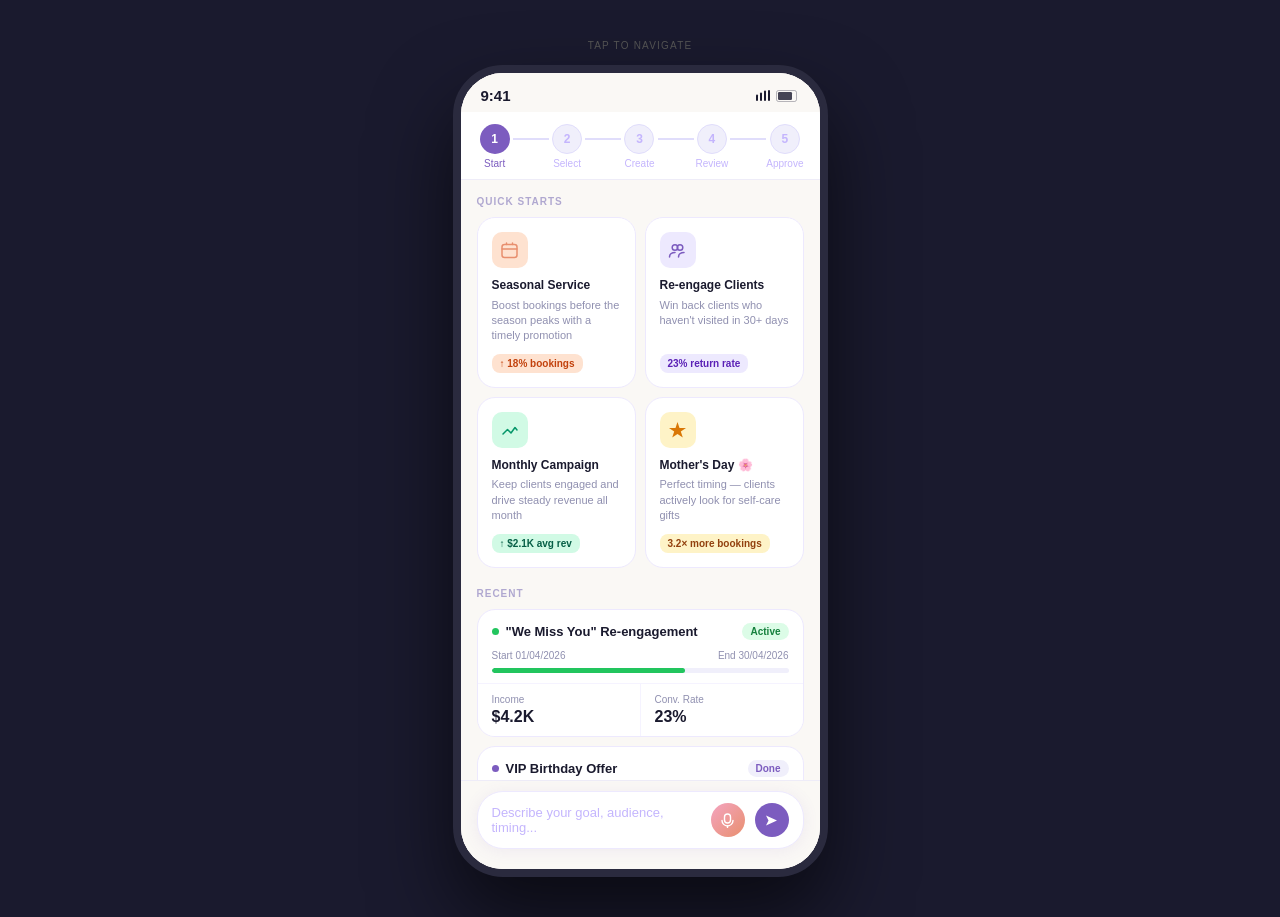
==== commit 216e182c: "improve start step" ====
--- a/ai_marketing_v5.html
+++ b/ai_marketing_v5.html
@@ -38,11 +38,15 @@
 .qs-section{padding:0 16px}
 .qs-lbl{font-size:10px;font-weight:600;color:#B0A8D0;letter-spacing:.1em;margin-bottom:10px}
 .qs-grid{display:grid;grid-template-columns:1fr 1fr;gap:9px;margin-bottom:20px}
-.qs-card{background:#fff;border-radius:18px;padding:14px;border:0.5px solid #EDE9FE;cursor:pointer;transition:all .15s;-webkit-tap-highlight-color:transparent}
+.qs-card{background:#fff;border-radius:18px;padding:14px;border:0.5px solid #EDE9FE;cursor:pointer;transition:all .15s;-webkit-tap-highlight-color:transparent;display:flex;flex-direction:column;gap:0}
 .qs-card:active{background:#F5F3FF;transform:scale(.97)}
-.qs-ico{width:38px;height:38px;border-radius:11px;display:flex;align-items:center;justify-content:center;margin-bottom:11px}
-.qs-name{font-size:13px;font-weight:600;color:#1A1A2E;line-height:1.3}
+.qs-ico{width:36px;height:36px;border-radius:10px;display:flex;align-items:center;justify-content:center;margin-bottom:10px;flex-shrink:0}
+.qs-name{font-size:12px;font-weight:700;color:#1A1A2E;line-height:1.3;margin-bottom:4px}
+.qs-desc{font-size:11px;color:#9090B0;line-height:1.4;margin-bottom:10px;flex:1}
+.qs-stat{display:inline-flex;align-items:center;gap:4px;font-size:10px;font-weight:700;padding:4px 8px;border-radius:8px;align-self:flex-start}
+.qs-arrow{display:flex;align-items:center;justify-content:space-between;margin-top:2px}
 .recent-lbl{font-size:10px;font-weight:600;color:#B0A8D0;letter-spacing:.1em;margin-bottom:10px}
+.draft-lbl{font-size:10px;font-weight:600;color:#B0A8D0;letter-spacing:.1em;margin-bottom:10px;margin-top:18px}
 .recent-card{background:#fff;border-radius:18px;border:0.5px solid #EDE9FE;overflow:hidden}
 .rrow{display:flex;align-items:center;gap:10px;padding:11px 14px;border-bottom:0.5px solid #F5F3FF;cursor:pointer;transition:background .15s}
 .rrow:last-child{border-bottom:none}
@@ -50,6 +54,23 @@
 .rdot{width:8px;height:8px;border-radius:50%;flex-shrink:0}
 .rnm{font-size:13px;font-weight:500;color:#1A1A2E}
 .rsub{font-size:11px;color:#9090B0;margin-top:2px}
+.rc-card{background:#fff;border-radius:18px;border:0.5px solid #EDE9FE;overflow:hidden;margin-bottom:9px;cursor:pointer;transition:background .15s;-webkit-tap-highlight-color:transparent}
+.rc-card:active{background:#F8F7FF}
+.rc-top{padding:13px 14px 10px;border-bottom:0.5px solid #F5F3FF}
+.rc-name-row{display:flex;align-items:center;gap:7px;margin-bottom:10px}
+.rc-dot{width:7px;height:7px;border-radius:50%;flex-shrink:0}
+.rc-name{font-size:13px;font-weight:600;color:#1A1A2E;flex:1}
+.rc-badge{font-size:10px;font-weight:600;padding:3px 8px;border-radius:10px}
+.rc-badge.active{background:#DCFCE7;color:#15803D}
+.rc-badge.done{background:#F0EFFB;color:#7C5CBF}
+.rc-dates{display:flex;justify-content:space-between;margin-bottom:7px}
+.rc-date{font-size:10px;color:#9090B0}
+.rc-bar-bg{height:5px;background:#F0EFFB;border-radius:10px;overflow:hidden}
+.rc-bar-fill{height:100%;border-radius:10px;background:#22C55E}
+.rc-metrics{display:grid;grid-template-columns:1fr 1fr;gap:1px;background:#F5F3FF}
+.rc-metric{background:#fff;padding:10px 14px}
+.rc-mlbl{font-size:10px;color:#9090B0;margin-bottom:3px}
+.rc-mval{font-size:16px;font-weight:700;color:#1A1A2E}
 
 .fi{padding:10px 16px 20px;background:#FAF8F5;border-top:0.5px solid #EEECF8;flex-shrink:0}
 .fi-box{background:#fff;border-radius:26px;border:1px solid #EDE9FE;padding:11px 14px;display:flex;align-items:center;gap:10px;box-shadow:0 2px 16px rgba(124,92,191,0.09);cursor:pointer}
@@ -89,6 +110,33 @@
 .chk.on{background:#7C5CBF;border-color:#7C5CBF}
 .cbtn{display:block;width:calc(100% - 26px);margin:10px 13px 13px;padding:14px;background:#7C5CBF;color:#fff;border-radius:13px;font-size:14px;font-weight:600;border:none;cursor:pointer;text-align:center;font-family:inherit;transition:opacity .15s}
 .cbtn:active{opacity:.8}
+/* STORE PICKER (SCALABLE) */
+.sl-wrap{background:#fff;border-radius:16px;border:0.5px solid #EDE9FE;overflow:hidden;width:100%}
+.sl-search{display:flex;align-items:center;gap:8px;padding:9px 12px;border-bottom:0.5px solid #F0EFFB;background:#FAFAFF}
+.sl-inp{flex:1;border:none;outline:none;font-size:13px;color:#1A1A2E;font-family:inherit;background:transparent}
+.sl-inp::placeholder{color:#C4B5FD}
+.sl-badge{font-size:11px;font-weight:700;color:#fff;background:#7C5CBF;border-radius:20px;padding:2px 8px;flex-shrink:0;min-width:22px;text-align:center;transition:background .2s}
+.sl-badge.none{background:#D8D4F0}
+.sl-actions{display:flex;justify-content:space-between;align-items:center;padding:6px 12px;border-bottom:0.5px solid #F0EFFB}
+.sl-sel-txt{font-size:11px;font-weight:500;color:#B0A8D0}
+.sl-tog{font-size:12px;font-weight:600;color:#7C5CBF;cursor:pointer;border:none;background:none;font-family:inherit;padding:0}
+.sl-list{max-height:216px;overflow-y:auto}
+.sl-list::-webkit-scrollbar{width:3px}
+.sl-list::-webkit-scrollbar-thumb{background:#EDE9FE;border-radius:2px}
+.sl-row{display:flex;align-items:center;gap:10px;padding:9px 12px;border-bottom:0.5px solid #F8F6FF;cursor:pointer;transition:background .12s;-webkit-tap-highlight-color:transparent}
+.sl-row:last-child{border-bottom:none}
+.sl-row.sel{background:#FAFAFF}
+.sl-row:active{background:#F5F3FF}
+.sl-init{width:30px;height:30px;border-radius:9px;display:flex;align-items:center;justify-content:center;flex-shrink:0;font-size:13px;font-weight:700;color:#fff}
+.sl-info{flex:1;min-width:0}
+.sl-nm{font-size:13px;font-weight:600;color:#1A1A2E;white-space:nowrap;overflow:hidden;text-overflow:ellipsis}
+.sl-ar{font-size:11px;color:#9090B0;margin-top:1px}
+.sl-chk{width:20px;height:20px;border-radius:50%;border:1.5px solid #DDD9F8;display:flex;align-items:center;justify-content:center;flex-shrink:0;transition:all .15s}
+.sl-chk.on{background:#7C5CBF;border-color:#7C5CBF}
+.sl-empty{padding:20px;text-align:center;font-size:13px;color:#C4B5FD}
+.sl-btn{display:block;width:calc(100% - 24px);margin:10px 12px 12px;padding:13px;background:#7C5CBF;color:#fff;border-radius:12px;font-size:14px;font-weight:600;border:none;cursor:pointer;text-align:center;font-family:inherit;transition:opacity .15s}
+.sl-btn:active{opacity:.8}
+.sl-btn:disabled{opacity:.35;cursor:default}
 
 .ci-wrap{border-top:0.5px solid #EEECF8;flex-shrink:0}
 .chips-zone{padding:10px 14px 0}
@@ -232,32 +280,158 @@
 .stat-l{font-size:10px;color:#9090B0;margin-top:4px}
 .btn-done{width:100%;padding:16px;background:#7C5CBF;color:#fff;border-radius:16px;font-size:15px;font-weight:600;border:none;cursor:pointer;font-family:inherit}
 .btn-done:active{opacity:.8}
+.s-ico-v2{width:84px;height:84px;border-radius:50%;background:#22C55E;display:flex;align-items:center;justify-content:center;margin-bottom:20px;box-shadow:0 8px 24px rgba(34,197,94,.25)}
+.apv-card{background:#fff;border-radius:18px;border:0.5px solid #EDE9FE;width:100%;text-align:left;margin-bottom:24px;overflow:hidden}
+.apv-hd{display:flex;align-items:center;gap:10px;padding:13px 16px;border-bottom:0.5px solid #F5F3FF}
+.apv-ico{width:30px;height:30px;border-radius:9px;background:#F5F3FF;display:flex;align-items:center;justify-content:center;flex-shrink:0}
+.apv-hd-lbl{font-size:14px;font-weight:700;color:#1A1A2E}
+.apv-row{display:flex;justify-content:space-between;align-items:center;padding:11px 16px;border-bottom:0.5px solid #F5F3FF}
+.apv-row:last-child{border-bottom:none}
+.apv-lbl{font-size:13px;color:#8080A0}
+.apv-val{font-size:13px;font-weight:600;color:#1A1A2E}
+.apv-val.green{color:#22C55E}
+.toast{position:absolute;bottom:96px;left:50%;transform:translateX(-50%);background:#1A1A2E;color:#fff;font-size:12px;font-weight:500;padding:9px 20px;border-radius:20px;white-space:nowrap;opacity:0;pointer-events:none;transition:opacity .25s;z-index:99;display:flex;align-items:center;gap:6px}
+.toast.show{opacity:1}
+
+/* === S3B: AI REVISE CHAT === */
+.aie-nav{background:#fff;padding:10px 16px 10px;display:flex;align-items:center;gap:10px;border-bottom:0.5px solid #EEECF8;flex-shrink:0}
+.aie-back{width:32px;height:32px;border-radius:50%;background:#F5F3FF;display:flex;align-items:center;justify-content:center;cursor:pointer;flex-shrink:0;border:none;-webkit-tap-highlight-color:transparent;transition:background .15s}
+.aie-back:active{background:#EDE9FE}
+.aie-ava{width:44px;height:44px;border-radius:50%;background:linear-gradient(135deg,#F4A4C0,#A78BFA);display:flex;align-items:center;justify-content:center;flex-shrink:0}
+.aie-info{flex:1}
+.aie-name{font-size:15px;font-weight:600;color:#1A1A2E}
+.aie-sub{font-size:11px;color:#A78BFA;font-weight:500;margin-top:2px;display:flex;align-items:center;gap:4px}
+.aie-sub-dot{width:5px;height:5px;border-radius:50%;background:#A78BFA;flex-shrink:0}
+.aie-ctx{padding:7px 16px;background:#F8F6FF;border-bottom:0.5px solid #EDE9FE;flex-shrink:0}
+.aie-ctx-pill{display:inline-flex;align-items:center;gap:5px;font-size:11px;font-weight:500;color:#7C5CBF}
+.aie-chat{flex:1;min-height:0;overflow-y:auto;padding:14px 16px;-webkit-overflow-scrolling:touch;background:#FAF8F5 url("data:image/svg+xml,%3Csvg xmlns='http://www.w3.org/2000/svg' width='20' height='20'%3E%3Cpath d='M9 2h2v16H9zm-7 7h16v2H2z' fill='%23EDE9FE' fill-opacity='.4'/%3E%3C/svg%3E")}
+.aie-chat::-webkit-scrollbar{display:none}
+.aie-chat>*{margin-bottom:10px}
+.aie-chat>*:last-child{margin-bottom:0}
+.wc-card{background:#fff;border-radius:15px;border:0.5px solid #EDE9FE;overflow:hidden;margin-top:7px;max-width:90%}
+.wc-hd{display:flex;align-items:center;gap:7px;padding:9px 12px;background:#F8F6FF;border-bottom:0.5px solid #EDE9FE}
+.wc-ico{width:22px;height:22px;border-radius:7px;background:#7C5CBF;display:flex;align-items:center;justify-content:center;flex-shrink:0}
+.wc-hd-lbl{font-size:12px;font-weight:700;color:#1A1A2E}
+.wc-row{display:flex;align-items:center;gap:9px;padding:8px 12px;border-bottom:0.5px solid #F5F3FF}
+.wc-row:last-child{border-bottom:none}
+.wc-dot{width:7px;height:7px;border-radius:50%;flex-shrink:0}
+.wc-lbl{font-size:12px;font-weight:600;color:#1A1A2E;flex:1}
+.wc-val{font-size:11px;color:#9090B0}
+.ud-card{background:#fff;border-radius:16px;border:0.5px solid #EDE9FE;overflow:hidden;margin-top:7px;max-width:92%}
+.ud-hd{background:linear-gradient(135deg,#F0EEFF,#EAE6FD);padding:11px 14px}
+.ud-badge{display:inline-flex;align-items:center;gap:5px;background:#7C5CBF;color:#fff;border-radius:20px;padding:3px 9px;font-size:10px;font-weight:700;letter-spacing:.06em;margin-bottom:7px}
+.ud-name{font-size:14px;font-weight:700;color:#1A1A2E}
+.ud-body{padding:11px 13px}
+.ud-meta{display:grid;grid-template-columns:1fr 1fr;gap:8px;margin-bottom:10px}
+.ud-mlbl{font-size:10px;font-weight:600;color:#B0A8D0;letter-spacing:.06em;margin-bottom:2px}
+.ud-mval{font-size:12px;font-weight:600;color:#1A1A2E}
+.ud-sep{height:0.5px;background:#F0EFFB;margin-bottom:9px}
+.ud-ch-title{font-size:10px;font-weight:600;color:#A78BFA;letter-spacing:.07em;margin-bottom:6px}
+.ud-ch{display:flex;align-items:center;gap:9px;padding:7px 10px;background:#F8F6FF;border-radius:10px;margin-bottom:5px}
+.ud-ch:last-child{margin-bottom:0}
+.ud-ch-ico{width:26px;height:26px;border-radius:8px;background:#EDE9FE;display:flex;align-items:center;justify-content:center;flex-shrink:0}
+.ud-ch-field{font-size:11px;font-weight:600;color:#7C5CBF}
+.ud-ch-val{font-size:11px;color:#1A1A2E;margin-top:1px}
+.aie-bottom{background:#fff;border-top:0.5px solid #EEECF8;padding:11px 16px 0;flex-shrink:0}
+.btn-approve-v2{width:100%;padding:14px;border:none;border-radius:14px;font-size:14px;font-weight:700;cursor:pointer;display:flex;align-items:center;justify-content:center;gap:8px;background:#22C55E;color:#fff;font-family:inherit;position:relative;overflow:hidden;margin-bottom:8px;transition:opacity .15s}
+.btn-approve-v2:active{opacity:.85}
+
 svg{display:block}
+
+/* MANUAL EDIT */
+.me-scroll{flex:1;min-height:0;overflow-y:auto;padding:16px;display:flex;flex-direction:column;gap:0;-webkit-overflow-scrolling:touch}
+.me-scroll::-webkit-scrollbar{display:none}
+.me-section{margin-bottom:20px}
+.me-lbl{font-size:10px;font-weight:600;color:#B0A8D0;letter-spacing:.09em;margin-bottom:8px}
+.me-input{width:100%;background:#fff;border:1px solid #EDE9FE;border-radius:12px;padding:12px 14px;font-size:14px;color:#1A1A2E;font-family:inherit;outline:none;transition:border-color .2s}
+.me-input:focus{border-color:#A78BFA}
+.me-textarea{width:100%;background:#fff;border:1px solid #EDE9FE;border-radius:12px;padding:12px 14px;font-size:13px;color:#1A1A2E;font-family:inherit;outline:none;resize:none;line-height:1.6;transition:border-color .2s}
+.me-textarea:focus{border-color:#A78BFA}
+.me-chips{display:flex;gap:7px;flex-wrap:wrap}
+.me-chip{padding:8px 14px;border-radius:20px;font-size:12px;font-weight:500;color:#5B21B6;background:#F0EFFB;border:0.5px solid #C4B5FD;cursor:pointer;transition:all .15s;white-space:nowrap;-webkit-tap-highlight-color:transparent}
+.me-chip:active{transform:scale(.96)}
+.me-chip.on{background:#7C5CBF;color:#fff;border-color:#7C5CBF}
+.me-actions{padding:12px 16px 24px;background:#fff;border-top:0.5px solid #EEECF8;flex-shrink:0;display:flex;flex-direction:column;gap:8px}
+.me-save{width:100%;padding:15px;border:none;border-radius:15px;font-size:15px;font-weight:700;cursor:pointer;display:flex;align-items:center;justify-content:center;gap:8px;position:relative;overflow:hidden;background:#22C55E;color:#fff;font-family:inherit;transition:opacity .15s}
+.me-save:active{opacity:.85}
+.me-cancel{width:100%;padding:11px;background:transparent;border:none;font-size:13px;font-weight:500;color:#B0A8D0;cursor:pointer;font-family:inherit}
+.me-cancel:active{color:#7C5CBF}
 </style>
 </head>
 <body>
 <div class="pw">
   <div class="plbl">Tap to navigate</div>
   <div class="phone">
+  <div class="toast" id="draft-toast"><svg width="13" height="13" viewBox="0 0 13 13" fill="none"><path d="M2 6.5l3 3 6-6" stroke="#22C55E" stroke-width="1.8" stroke-linecap="round" stroke-linejoin="round"/></svg>Saved to Drafts</div>
 
   <!-- S1: HOME -->
   <div class="screen active" id="s1">
     <div class="sb"><span class="sbt">9:41</span><div class="sbi"><svg width="15" height="11" viewBox="0 0 15 11" fill="#1A1A2E"><rect x="0" y="4.5" width="2" height="6.5" rx="1"/><rect x="4" y="2.5" width="2" height="8.5" rx="1"/><rect x="8" y=".5" width="2" height="10.5" rx="1"/><rect x="12" y="0" width="2" height="11" rx="1"/></svg><svg width="24" height="12" viewBox="0 0 24 12" fill="none"><rect x=".5" y=".5" width="20" height="11" rx="2" stroke="#1A1A2E" stroke-opacity=".3"/><rect x="2" y="2" width="14" height="8" rx="1.3" fill="#1A1A2E" opacity=".8"/></svg></div></div>
     <div class="stepbar"><div class="steps"><div class="step"><div class="sc active">1</div><span class="sl active">Start</span></div><div class="sline idle"></div><div class="step"><div class="sc idle">2</div><span class="sl idle">Select</span></div><div class="sline idle"></div><div class="step"><div class="sc idle">3</div><span class="sl idle">Create</span></div><div class="sline idle"></div><div class="step"><div class="sc idle">4</div><span class="sl idle">Review</span></div><div class="sline idle"></div><div class="step"><div class="sc idle">5</div><span class="sl idle">Approve</span></div></div></div>
     <div class="s1-scroll">
-      <div class="hero"><div class="hero-ring"><svg width="34" height="34" viewBox="0 0 34 34" fill="none"><path d="M17 3L20.8 13.5H32L22.8 20L26 30.5L17 24.5L8 30.5L11.2 20L2 13.5H13.2Z" fill="white"/></svg></div><div class="hero-title">AI Marketing</div><div class="hero-sub">Tell AI what you want to promote and it will prepare a campaign for you.</div></div>
-      <div class="qs-section">
+      <div class="qs-section" style="padding-top:16px">
         <div class="qs-lbl">QUICK STARTS</div>
         <div class="qs-grid">
-          <div class="qs-card" onclick="startFlow('Promote a seasonal service for my nail salon.')"><div class="qs-ico" style="background:#FEE2D0"><svg width="19" height="19" viewBox="0 0 19 19" fill="none"><rect x="2" y="3.5" width="15" height="13" rx="2.5" stroke="#E88F6E" stroke-width="1.5"/><path d="M6.5 3.5V2M12.5 3.5V2M2 8h15" stroke="#E88F6E" stroke-width="1.5" stroke-linecap="round"/></svg></div><div class="qs-name">Promote a seasonal service</div></div>
-          <div class="qs-card" onclick="startFlow('Bring back inactive customers.')"><div class="qs-ico" style="background:#EDE9FE"><svg width="19" height="19" viewBox="0 0 19 19" fill="none"><circle cx="7" cy="6.5" r="2.8" stroke="#7C5CBF" stroke-width="1.5"/><circle cx="12" cy="6.5" r="2.8" stroke="#7C5CBF" stroke-width="1.5"/><path d="M1.5 16c0-2.8 2.5-4.5 5.5-4.5M10.5 16c0-2.8 2.5-4.5 5.5-4.5" stroke="#7C5CBF" stroke-width="1.5" stroke-linecap="round"/></svg></div><div class="qs-name">Bring back inactive customers</div></div>
-          <div class="qs-card" onclick="startFlow('Create this month\'s campaign.')"><div class="qs-ico" style="background:#D1FAE5"><svg width="19" height="19" viewBox="0 0 19 19" fill="none"><path d="M3 14L7.5 9.5L11 13L15 7.5L17 10" stroke="#059669" stroke-width="1.5" stroke-linecap="round" stroke-linejoin="round"/></svg></div><div class="qs-name">Create this month's campaign</div></div>
-          <div class="qs-card" onclick="startFlow('Create a Mother\'s Day campaign for me.')"><div class="qs-ico" style="background:#FEF3C7"><svg width="19" height="19" viewBox="0 0 19 19" fill="none"><path d="M9.5 2L11.5 8H18L12.8 11.6L14.8 17.5L9.5 14L4.2 17.5L6.2 11.6L1 8H7.5Z" fill="#D97706"/></svg></div><div class="qs-name">Mother's Day campaign</div></div>
+          <div class="qs-card" onclick="startFlow('Promote a seasonal service for my nail salon.')">
+            <div class="qs-ico" style="background:#FEE2D0"><svg width="19" height="19" viewBox="0 0 19 19" fill="none"><rect x="2" y="3.5" width="15" height="13" rx="2.5" stroke="#E88F6E" stroke-width="1.5"/><path d="M6.5 3.5V2M12.5 3.5V2M2 8h15" stroke="#E88F6E" stroke-width="1.5" stroke-linecap="round"/></svg></div>
+            <div class="qs-name">Seasonal Service</div>
+            <div class="qs-desc">Boost bookings before the season peaks with a timely promotion</div>
+            <div class="qs-stat" style="background:#FEE2D0;color:#C2410C">↑ 18% bookings</div>
+          </div>
+          <div class="qs-card" onclick="startFlow('Bring back inactive customers.')">
+            <div class="qs-ico" style="background:#EDE9FE"><svg width="19" height="19" viewBox="0 0 19 19" fill="none"><circle cx="7" cy="6.5" r="2.8" stroke="#7C5CBF" stroke-width="1.5"/><circle cx="12" cy="6.5" r="2.8" stroke="#7C5CBF" stroke-width="1.5"/><path d="M1.5 16c0-2.8 2.5-4.5 5.5-4.5M10.5 16c0-2.8 2.5-4.5 5.5-4.5" stroke="#7C5CBF" stroke-width="1.5" stroke-linecap="round"/></svg></div>
+            <div class="qs-name">Re-engage Clients</div>
+            <div class="qs-desc">Win back clients who haven't visited in 30+ days</div>
+            <div class="qs-stat" style="background:#EDE9FE;color:#5B21B6">23% return rate</div>
+          </div>
+          <div class="qs-card" onclick="startFlow('Create this month\'s campaign.')">
+            <div class="qs-ico" style="background:#D1FAE5"><svg width="19" height="19" viewBox="0 0 19 19" fill="none"><path d="M3 14L7.5 9.5L11 13L15 7.5L17 10" stroke="#059669" stroke-width="1.5" stroke-linecap="round" stroke-linejoin="round"/></svg></div>
+            <div class="qs-name">Monthly Campaign</div>
+            <div class="qs-desc">Keep clients engaged and drive steady revenue all month</div>
+            <div class="qs-stat" style="background:#D1FAE5;color:#065F46">↑ $2.1K avg rev</div>
+          </div>
+          <div class="qs-card" onclick="startFlow('Create a Mother\'s Day campaign for me.')">
+            <div class="qs-ico" style="background:#FEF3C7"><svg width="19" height="19" viewBox="0 0 19 19" fill="none"><path d="M9.5 2L11.5 8H18L12.8 11.6L14.8 17.5L9.5 14L4.2 17.5L6.2 11.6L1 8H7.5Z" fill="#D97706"/></svg></div>
+            <div class="qs-name">Mother's Day 🌸</div>
+            <div class="qs-desc">Perfect timing — clients actively look for self-care gifts</div>
+            <div class="qs-stat" style="background:#FEF3C7;color:#92400E">3.2× more bookings</div>
+          </div>
         </div>
         <div class="recent-lbl">RECENT</div>
-        <div class="recent-card">
-          <div class="rrow"><div class="rdot" style="background:#22C55E"></div><div style="flex:1"><div class="rnm">"We Miss You" Re-engagement</div><div class="rsub">SMS · 120 clients · Active</div></div><svg width="13" height="13" viewBox="0 0 13 13" fill="none"><path d="M4.5 2.5l4 4-4 4" stroke="#C4B5FD" stroke-width="1.5" stroke-linecap="round"/></svg></div>
-          <div class="rrow"><div class="rdot" style="background:#D8D4F0"></div><div style="flex:1"><div class="rnm">VIP Birthday Offer</div><div class="rsub">SMS · 142 clients · Done</div></div><svg width="13" height="13" viewBox="0 0 13 13" fill="none"><path d="M4.5 2.5l4 4-4 4" stroke="#C4B5FD" stroke-width="1.5" stroke-linecap="round"/></svg></div>
+        <div class="rc-card" onclick="goTo('s4')">
+          <div class="rc-top">
+            <div class="rc-name-row">
+              <div class="rc-dot" style="background:#22C55E"></div>
+              <span class="rc-name">"We Miss You" Re-engagement</span>
+              <span class="rc-badge active">Active</span>
+            </div>
+            <div class="rc-dates"><span class="rc-date">Start 01/04/2026</span><span class="rc-date">End 30/04/2026</span></div>
+            <div class="rc-bar-bg"><div class="rc-bar-fill" style="width:65%"></div></div>
+          </div>
+          <div class="rc-metrics">
+            <div class="rc-metric"><div class="rc-mlbl">Income</div><div class="rc-mval">$4.2K</div></div>
+            <div class="rc-metric"><div class="rc-mlbl">Conv. Rate</div><div class="rc-mval">23%</div></div>
+          </div>
+        </div>
+        <div class="rc-card" onclick="goTo('s4')">
+          <div class="rc-top">
+            <div class="rc-name-row">
+              <div class="rc-dot" style="background:#7C5CBF"></div>
+              <span class="rc-name">VIP Birthday Offer</span>
+              <span class="rc-badge done">Done</span>
+            </div>
+            <div class="rc-dates"><span class="rc-date">Start 01/03/2026</span><span class="rc-date">End 31/03/2026</span></div>
+            <div class="rc-bar-bg"><div class="rc-bar-fill" style="width:100%;background:#7C5CBF"></div></div>
+          </div>
+          <div class="rc-metrics">
+            <div class="rc-metric"><div class="rc-mlbl">Income</div><div class="rc-mval">$98.4K</div></div>
+            <div class="rc-metric"><div class="rc-mlbl">Conv. Rate</div><div class="rc-mval">80%</div></div>
+          </div>
+        </div>
+        <div class="draft-lbl">DRAFTS</div>
+        <div class="recent-card" id="draft-list">
+          <div class="rrow" onclick="goTo('s4')"><div class="rdot" style="background:#F59E0B"></div><div style="flex:1"><div class="rnm">Summer Flash Sale</div><div class="rsub">SMS · All clients · Draft</div></div><svg width="13" height="13" viewBox="0 0 13 13" fill="none"><path d="M4.5 2.5l4 4-4 4" stroke="#C4B5FD" stroke-width="1.5" stroke-linecap="round"/></svg></div>
+          <div class="rrow" onclick="goTo('s4')"><div class="rdot" style="background:#F59E0B"></div><div style="flex:1"><div class="rnm">Loyalty Reward Announcement</div><div class="rsub">Email · VIP clients · Draft</div></div><svg width="13" height="13" viewBox="0 0 13 13" fill="none"><path d="M4.5 2.5l4 4-4 4" stroke="#C4B5FD" stroke-width="1.5" stroke-linecap="round"/></svg></div>
         </div>
       </div>
     </div>
@@ -271,7 +445,19 @@
     <div class="cnav"><div class="cbk" onclick="goTo('s1')"><svg width="13" height="13" viewBox="0 0 13 13" fill="none"><path d="M9 2L4 6.5L9 11" stroke="#7C5CBF" stroke-width="1.8" stroke-linecap="round" stroke-linejoin="round"/></svg></div><div class="cav"><svg width="18" height="18" viewBox="0 0 18 18" fill="none"><path d="M9 1.5L11 7.5L17 9L11 10.5L9 16.5L7 10.5L1 9L7 7.5Z" fill="white"/></svg></div><div><div class="cnm">AI Assistant</div><div class="cst"><span class="odot"></span>Online</div></div></div>
     <div class="cs">
       <div class="br u"><div class="b usr" id="umsg">Create a Mother's Day campaign for me.</div></div>
-      <div class="br"><div class="bav"><svg width="13" height="13" viewBox="0 0 13 13" fill="none"><path d="M6.5 1L8 5.5L13 6.5L8 7.5L6.5 12L5 7.5L0 6.5L5 5.5Z" fill="white"/></svg></div><div><div class="b ai" style="margin-bottom:11px">I'd love to help create that campaign! 🌸<br><br>Which store should I create this for?</div><div class="sc-card"><div class="sc-hd"><span class="sc-ct">3 stores</span><span class="sc-ta" onclick="toggleAll(this)">Deselect All</span></div><div class="so sel" onclick="toggleStore(this)"><div class="si" style="background:#FEE2D0"><svg width="17" height="17" viewBox="0 0 17 17" fill="none"><path d="M8.5 1C6 1 4 3 4 5.5C4 9 8.5 15 8.5 15S13 9 13 5.5C13 3 11 1 8.5 1z" fill="#E88F6E"/><circle cx="8.5" cy="5.5" r="1.8" fill="white"/></svg></div><div style="flex:1"><div class="snm">Luxe Nails Downtown</div><div class="sadr">Main Street</div></div><div class="chk on"><svg width="10" height="10" viewBox="0 0 10 10" fill="none"><path d="M1.5 5l2.5 2.5 4.5-4.5" stroke="white" stroke-width="1.8" stroke-linecap="round" stroke-linejoin="round"/></svg></div></div><div class="so sel" onclick="toggleStore(this)"><div class="si" style="background:#EDE9FE"><svg width="17" height="17" viewBox="0 0 17 17" fill="none"><path d="M8.5 1C6 1 4 3 4 5.5C4 9 8.5 15 8.5 15S13 9 13 5.5C13 3 11 1 8.5 1z" fill="#7C5CBF"/><circle cx="8.5" cy="5.5" r="1.8" fill="white"/></svg></div><div style="flex:1"><div class="snm">Luxe Nails Westside</div><div class="sadr">Oak Avenue</div></div><div class="chk on"><svg width="10" height="10" viewBox="0 0 10 10" fill="none"><path d="M1.5 5l2.5 2.5 4.5-4.5" stroke="white" stroke-width="1.8" stroke-linecap="round" stroke-linejoin="round"/></svg></div></div><div class="so sel" onclick="toggleStore(this)"><div class="si" style="background:#D1FAE5"><svg width="17" height="17" viewBox="0 0 17 17" fill="none"><path d="M8.5 1C6 1 4 3 4 5.5C4 9 8.5 15 8.5 15S13 9 13 5.5C13 3 11 1 8.5 1z" fill="#059669"/><circle cx="8.5" cy="5.5" r="1.8" fill="white"/></svg></div><div style="flex:1"><div class="snm">Luxe Nails Eastgate</div><div class="sadr">River Plaza</div></div><div class="chk on"><svg width="10" height="10" viewBox="0 0 10 10" fill="none"><path d="M1.5 5l2.5 2.5 4.5-4.5" stroke="white" stroke-width="1.8" stroke-linecap="round" stroke-linejoin="round"/></svg></div></div><button class="cbtn" onclick="goTo('s3')">Continue</button></div></div></div>
+      <div class="br"><div class="bav"><svg width="13" height="13" viewBox="0 0 13 13" fill="none"><path d="M6.5 1L8 5.5L13 6.5L8 7.5L6.5 12L5 7.5L0 6.5L5 5.5Z" fill="white"/></svg></div><div><div class="b ai" style="margin-bottom:11px">I'd love to help create that campaign! 🌸<br><br>Which store should I create this for?</div><div class="sl-wrap">
+              <div class="sl-search">
+                <svg width="13" height="13" viewBox="0 0 13 13" fill="none"><circle cx="5.5" cy="5.5" r="4" stroke="#C4B5FD" stroke-width="1.3"/><path d="M9 9l2 2" stroke="#C4B5FD" stroke-width="1.3" stroke-linecap="round"/></svg>
+                <input class="sl-inp" id="sl-inp" placeholder="Search stores..." oninput="filterStores(this.value)"/>
+                <span class="sl-badge" id="sl-badge">7</span>
+              </div>
+              <div class="sl-actions">
+                <span class="sl-sel-txt" id="sl-sel-txt">All 7 selected</span>
+                <button class="sl-tog" id="sl-tog" onclick="toggleAllStores()">Deselect All</button>
+              </div>
+              <div class="sl-list" id="sl-list"></div>
+              <button class="sl-btn" id="sl-btn" onclick="goTo('s3')">Continue · 7 stores</button>
+            </div></div></div>
     </div>
     <div class="fi"><div class="fi-box"><span class="fi-ph">Ask anything...</span><div class="fi-mic"><svg width="15" height="15" viewBox="0 0 15 15" fill="none"><rect x="4.5" y="1" width="6" height="9" rx="3" stroke="white" stroke-width="1.4"/><path d="M2 7.5C2 10.5 4.5 13 7.5 13s5.5-2.5 5.5-5.5" stroke="white" stroke-width="1.4" stroke-linecap="round"/><path d="M7.5 13v1.5" stroke="white" stroke-width="1.4" stroke-linecap="round"/></svg></div><div class="fi-send"><svg width="15" height="15" viewBox="0 0 15 15" fill="none"><path d="M13 7.5L2 2.5l2.5 5-2.5 5L13 7.5z" fill="white"/></svg></div></div></div>
   </div>
@@ -321,8 +507,7 @@
           <div class="irow"><div class="irow-ico" style="background:#7C5CBF"></div><span class="irow-lbl">Audience</span><div class="irow-right"><div class="irow-val" id="rv-target">All Clients</div><div class="irow-sub">~420 clients</div></div></div>
           <div class="irow"><div class="irow-ico" style="background:#E88F6E"></div><span class="irow-lbl">Stores</span><div class="spills"><span class="spill">Downtown</span><span class="spill">Westside</span><span class="spill">Eastgate</span></div></div>
           <div class="irow"><div class="irow-ico" style="background:#D97706"></div><span class="irow-lbl">Tone</span><div class="irow-right"><div class="irow-val" id="rv-tone">Warm &amp; Personal</div><div class="irow-sub">Friendly, non-promotional</div></div></div>
-          <div class="irow"><div class="irow-ico" style="background:#059669"></div><span class="irow-lbl">Offer</span><div class="irow-right"><div class="irow-val">No discount</div><div class="irow-sub">Relationship-first approach</div></div></div>
-          <div class="irow"><div class="irow-ico" style="background:#22C55E"></div><span class="irow-lbl">Channel</span><div class="irow-right"><div class="irow-val" id="rv-channel">SMS + Email</div><div class="irow-sub">Maximum reach</div></div></div>
+          <div class="irow"><div class="irow-ico" style="background:#0369A1"></div><span class="irow-lbl">Channel</span><div class="irow-right"><div class="irow-val" id="rv-channel">SMS</div><div class="irow-sub">Direct to client's phone</div></div></div>
           <div class="irow"><div class="irow-ico" style="background:#A78BFA"></div><span class="irow-lbl">CTA</span><div class="irow-right"><div class="cta-val">Book a visit →</div><div class="cta-sub">salon.gci.app/book</div></div></div>
           <div class="irow"><div class="irow-ico" style="background:#9D174D"></div><span class="irow-lbl">Duration</span><div class="irow-right"><div class="irow-val">7 days</div><div class="irow-sub">Starting Apr 28</div></div></div>
           <div class="irow"><div class="irow-ico" style="background:#D97706"></div><span class="irow-lbl">Timing</span><div class="irow-right"><div class="irow-val">Tue &amp; Thu · 10:00 AM</div><div class="irow-sub">Optimal open rate window</div></div></div>
@@ -348,23 +533,201 @@
 
       </div>
       <div class="actions-bar">
-        <button class="btn-approve-lg" onclick="goTo('s5')"><div class="shine"></div><svg width="16" height="16" viewBox="0 0 16 16" fill="none"><path d="M2.5 8l4 4 7-7" stroke="white" stroke-width="2.2" stroke-linecap="round" stroke-linejoin="round"/></svg>Approve Campaign</button>
-        <div class="btn-row3"><button class="btn-aiedit"><svg class="spin" width="13" height="13" viewBox="0 0 13 13" fill="none"><path d="M6.5 1L7.9 5.1L12 6.5L7.9 7.9L6.5 12L5.1 7.9L1 6.5L5.1 5.1Z" fill="#C4B5FD"/></svg>AI Edit</button><button class="btn-manual"><svg width="12" height="12" viewBox="0 0 12 12" fill="none"><path d="M8.5 2l1.5 1.5-6 6H2.5V8L8.5 2z" stroke="currentColor" stroke-width="1.2" stroke-linecap="round" stroke-linejoin="round"/></svg>Manual</button><button class="btn-draft2"><svg width="12" height="12" viewBox="0 0 12 12" fill="none"><rect x="2" y="1.5" width="8" height="9" rx="1.5" stroke="currentColor" stroke-width="1.2"/><path d="M4 5h4M4 7h3" stroke="currentColor" stroke-width="1.1" stroke-linecap="round"/></svg>Draft</button></div>
+        <button class="btn-approve-lg" onclick="goTo('s6')"><div class="shine"></div><svg width="16" height="16" viewBox="0 0 16 16" fill="none"><path d="M2.5 8l4 4 7-7" stroke="white" stroke-width="2.2" stroke-linecap="round" stroke-linejoin="round"/></svg>Approve Campaign</button>
+        <div class="btn-row3"><button class="btn-aiedit" onclick="goTo('s3b')"><svg class="spin" width="13" height="13" viewBox="0 0 13 13" fill="none"><path d="M6.5 1L7.9 5.1L12 6.5L7.9 7.9L6.5 12L5.1 7.9L1 6.5L5.1 5.1Z" fill="#C4B5FD"/></svg>AI Edit</button><button class="btn-manual" onclick="goTo('s5m')"><svg width="12" height="12" viewBox="0 0 12 12" fill="none"><path d="M8.5 2l1.5 1.5-6 6H2.5V8L8.5 2z" stroke="currentColor" stroke-width="1.2" stroke-linecap="round" stroke-linejoin="round"/></svg>Manual</button><button class="btn-draft2" onclick="saveDraft()"><svg width="12" height="12" viewBox="0 0 12 12" fill="none"><rect x="2" y="1.5" width="8" height="9" rx="1.5" stroke="currentColor" stroke-width="1.2"/><path d="M4 5h4M4 7h3" stroke="currentColor" stroke-width="1.1" stroke-linecap="round"/></svg>Draft</button></div>
       </div>
     </div>
   </div>
 
   <!-- S5: SUCCESS -->
-  <div class="screen" id="s5">
+  <div class="screen" id="s6">
     <div class="sb"><span class="sbt">9:41</span><div class="sbi"><svg width="15" height="11" viewBox="0 0 15 11" fill="#1A1A2E"><rect x="0" y="4.5" width="2" height="6.5" rx="1"/><rect x="4" y="2.5" width="2" height="8.5" rx="1"/><rect x="8" y=".5" width="2" height="10.5" rx="1"/><rect x="12" y="0" width="2" height="11" rx="1"/></svg><svg width="24" height="12" viewBox="0 0 24 12" fill="none"><rect x=".5" y=".5" width="20" height="11" rx="2" stroke="#1A1A2E" stroke-opacity=".3"/><rect x="2" y="2" width="14" height="8" rx="1.3" fill="#1A1A2E" opacity=".8"/></svg></div></div>
     <div class="stepbar"><div class="steps"><div class="step"><div class="sc done"><svg width="12" height="12" viewBox="0 0 12 12" fill="none"><path d="M2 6l3 3 5-5" stroke="white" stroke-width="2" stroke-linecap="round" stroke-linejoin="round"/></svg></div><span class="sl done">Start</span></div><div class="sline done"></div><div class="step"><div class="sc done"><svg width="12" height="12" viewBox="0 0 12 12" fill="none"><path d="M2 6l3 3 5-5" stroke="white" stroke-width="2" stroke-linecap="round" stroke-linejoin="round"/></svg></div><span class="sl done">Select</span></div><div class="sline done"></div><div class="step"><div class="sc done"><svg width="12" height="12" viewBox="0 0 12 12" fill="none"><path d="M2 6l3 3 5-5" stroke="white" stroke-width="2" stroke-linecap="round" stroke-linejoin="round"/></svg></div><span class="sl done">Create</span></div><div class="sline done"></div><div class="step"><div class="sc done"><svg width="12" height="12" viewBox="0 0 12 12" fill="none"><path d="M2 6l3 3 5-5" stroke="white" stroke-width="2" stroke-linecap="round" stroke-linejoin="round"/></svg></div><span class="sl done">Review</span></div><div class="sline done"></div><div class="step"><div class="sc done"><svg width="12" height="12" viewBox="0 0 12 12" fill="none"><path d="M2 6l3 3 5-5" stroke="white" stroke-width="2" stroke-linecap="round" stroke-linejoin="round"/></svg></div><span class="sl done">Approve</span></div></div></div>
-    <div class="sw"><div class="s-ico"><svg width="40" height="40" viewBox="0 0 40 40" fill="none"><path d="M6 20l9 9L34 10" stroke="#22C55E" stroke-width="4" stroke-linecap="round" stroke-linejoin="round"/></svg></div><div class="s-title">Campaign Launched! 🚀</div><div class="s-sub">Your Mother's Day campaign is live and reaching clients across all 3 stores.</div><div class="s-stats"><div class="stat"><div class="stat-v">420</div><div class="stat-l">clients targeted</div></div><div class="stat"><div class="stat-v">3</div><div class="stat-l">stores active</div></div><div class="stat"><div class="stat-v">7d</div><div class="stat-l">duration</div></div></div><button class="btn-done" onclick="resetAll()">Back to AI Marketing</button></div>
+    <div class="sw">
+      <div class="s-ico-v2"><svg width="38" height="38" viewBox="0 0 38 38" fill="none"><path d="M7 19l8.5 8.5L31 11" stroke="white" stroke-width="3.5" stroke-linecap="round" stroke-linejoin="round"/></svg></div>
+      <div class="s-title">Campaign Approved!</div>
+      <div class="s-sub">Your "Mother's Day Special" campaign is now scheduled and will start reaching clients on Apr 28, 2026.</div>
+      <div class="apv-card">
+        <div class="apv-hd"><div class="apv-ico"><svg width="16" height="16" viewBox="0 0 16 16" fill="none"><path d="M8 1L9.8 6.2L15 8L9.8 9.8L8 15L6.2 9.8L1 8L6.2 6.2Z" fill="#A78BFA"/></svg></div><span class="apv-hd-lbl">Campaign Details</span></div>
+        <div class="apv-row"><span class="apv-lbl">Target audience</span><span class="apv-val">420 clients</span></div>
+        <div class="apv-row"><span class="apv-lbl">Duration</span><span class="apv-val">2 weeks</span></div>
+        <div class="apv-row"><span class="apv-lbl">Offer</span><span class="apv-val">No discount</span></div>
+        <div class="apv-row"><span class="apv-lbl">Expected returns</span><span class="apv-val green">23% (≈97 clients)</span></div>
+        <div class="apv-row"><span class="apv-lbl">First message sends</span><span class="apv-val">Apr 28 at 10:00 AM</span></div>
+      </div>
+      <button class="btn-done" onclick="resetAll()">Back to AI Marketing</button>
+    </div>
+  </div>
+
+  <!-- S3B: AI REVISE CHAT -->
+  <div class="screen" id="s3b">
+    <div class="sb"><span class="sbt">9:41</span><div class="sbi"><svg width="15" height="11" viewBox="0 0 15 11" fill="#1A1A2E"><rect x="0" y="4.5" width="2" height="6.5" rx="1"/><rect x="4" y="2.5" width="2" height="8.5" rx="1"/><rect x="8" y=".5" width="2" height="10.5" rx="1"/><rect x="12" y="0" width="2" height="11" rx="1"/></svg><svg width="24" height="12" viewBox="0 0 24 12" fill="none"><rect x=".5" y=".5" width="20" height="11" rx="2" stroke="#1A1A2E" stroke-opacity=".3"/><rect x="2" y="2" width="14" height="8" rx="1.3" fill="#1A1A2E" opacity=".8"/></svg></div></div>
+    <div class="aie-nav">
+      <button class="aie-back" onclick="goTo('s4')"><svg width="13" height="13" viewBox="0 0 13 13" fill="none"><path d="M9 2L4 6.5L9 11" stroke="#7C5CBF" stroke-width="1.8" stroke-linecap="round" stroke-linejoin="round"/></svg></button>
+      <div class="aie-ava"><svg width="20" height="20" viewBox="0 0 20 20" fill="none"><path d="M10 2L12.2 8L18 10L12.2 12L10 18L7.8 12L2 10L7.8 8Z" fill="white"/></svg></div>
+      <div class="aie-info">
+        <div class="aie-name">AI Assistant</div>
+        <div class="aie-sub"><span class="aie-sub-dot"></span>Revising campaign</div>
+      </div>
+    </div>
+    <div class="aie-ctx">
+      <div class="aie-ctx-pill"><svg width="10" height="10" viewBox="0 0 10 10" fill="none"><path d="M5 0.5L6.2 3.8L9.5 5L6.2 6.2L5 9.5L3.8 6.2L0.5 5L3.8 3.8Z" fill="#A78BFA"/></svg>Mother's Day Campaign · All Clients</div>
+    </div>
+    <div class="aie-chat">
+      <div class="br u"><div class="b usr">Make it more premium and don't use discount language.</div></div>
+      <div class="br" style="align-items:flex-start">
+        <div class="bav" style="margin-top:0"><svg width="13" height="13" viewBox="0 0 13 13" fill="none"><path d="M6.5 1L8 5.5L13 6.5L8 7.5L6.5 12L5 7.5L0 6.5L5 5.5Z" fill="white"/></svg></div>
+        <div style="flex:1;min-width:0">
+          <div class="b ai" style="display:inline-block">Done! Elevated the tone and removed all promotional language.</div>
+          <div class="wc-card">
+            <div class="wc-hd"><div class="wc-ico"><svg width="11" height="11" viewBox="0 0 11 11" fill="none"><path d="M1.5 5.5h8M6.5 3L9 5.5 6.5 8" stroke="white" stroke-width="1.5" stroke-linecap="round" stroke-linejoin="round"/></svg></div><span class="wc-hd-lbl">What changed</span></div>
+            <div class="wc-row"><div class="wc-dot" style="background:#F4A4C0"></div><span class="wc-lbl">Tone</span><span class="wc-val">Premium &amp; refined</span></div>
+            <div class="wc-row"><div class="wc-dot" style="background:#A78BFA"></div><span class="wc-lbl">Language</span><span class="wc-val">No discount wording</span></div>
+            <div class="wc-row"><div class="wc-dot" style="background:#7C5CBF"></div><span class="wc-lbl">CTA</span><span class="wc-val">Luxury positioning</span></div>
+          </div>
+        </div>
+      </div>
+      <div class="br u"><div class="b usr">Change the send time to Friday morning.</div></div>
+      <div class="br" style="align-items:flex-start">
+        <div class="bav" style="margin-top:0"><svg width="13" height="13" viewBox="0 0 13 13" fill="none"><path d="M6.5 1L8 5.5L13 6.5L8 7.5L6.5 12L5 7.5L0 6.5L5 5.5Z" fill="white"/></svg></div>
+        <div style="flex:1;min-width:0">
+          <div class="b ai" style="display:inline-block">Updated! Friday 10am — peak open-rate window for salon clients.</div>
+          <div class="wc-card">
+            <div class="wc-hd"><div class="wc-ico"><svg width="11" height="11" viewBox="0 0 11 11" fill="none"><path d="M1.5 5.5h8M6.5 3L9 5.5 6.5 8" stroke="white" stroke-width="1.5" stroke-linecap="round" stroke-linejoin="round"/></svg></div><span class="wc-hd-lbl">What changed</span></div>
+            <div class="wc-row"><div class="wc-dot" style="background:#E88F6E"></div><span class="wc-lbl">Timing</span><span class="wc-val">Fri · 10:00 AM</span></div>
+            <div class="wc-row"><div class="wc-dot" style="background:#A78BFA"></div><span class="wc-lbl">CTA</span><span class="wc-val">"Reserve your appointment →"</span></div>
+          </div>
+        </div>
+      </div>
+    </div>
+    <div class="aie-bottom">
+      <button class="btn-approve-v2" onclick="goTo('s4')"><div class="shine"></div><svg width="15" height="15" viewBox="0 0 15 15" fill="none"><path d="M13 7.5L2 2.5l2.5 5-2.5 5L13 7.5z" fill="white"/></svg>Save Version</button>
+      <div class="inp-row" style="padding-bottom:22px">
+        <input class="ci" placeholder="Ask to refine further..."/>
+        <button class="mic-b"><svg width="15" height="15" viewBox="0 0 15 15" fill="none"><rect x="4.5" y="1" width="6" height="9" rx="3" stroke="white" stroke-width="1.4"/><path d="M2 7.5C2 10.5 4.5 13 7.5 13s5.5-2.5 5.5-5.5" stroke="white" stroke-width="1.4" stroke-linecap="round"/><path d="M7.5 13v1.5" stroke="white" stroke-width="1.4" stroke-linecap="round"/></svg></button>
+        <button class="snd-b"><svg width="15" height="15" viewBox="0 0 15 15" fill="none"><path d="M13 7.5L2 2.5l2.5 5-2.5 5L13 7.5z" fill="white"/></svg></button>
+      </div>
+    </div>
+  </div>
+
+  <!-- S5M: MANUAL EDIT -->
+  <div class="screen" id="s5m">
+    <div class="sb"><span class="sbt">9:41</span><div class="sbi"><svg width="15" height="11" viewBox="0 0 15 11" fill="#1A1A2E"><rect x="0" y="4.5" width="2" height="6.5" rx="1"/><rect x="4" y="2.5" width="2" height="8.5" rx="1"/><rect x="8" y=".5" width="2" height="10.5" rx="1"/><rect x="12" y="0" width="2" height="11" rx="1"/></svg><svg width="24" height="12" viewBox="0 0 24 12" fill="none"><rect x=".5" y=".5" width="20" height="11" rx="2" stroke="#1A1A2E" stroke-opacity=".3"/><rect x="2" y="2" width="14" height="8" rx="1.3" fill="#1A1A2E" opacity=".8"/></svg></div></div>
+    <div class="stepbar"><div class="steps"><div class="step"><div class="sc done"><svg width="12" height="12" viewBox="0 0 12 12" fill="none"><path d="M2 6l3 3 5-5" stroke="white" stroke-width="2" stroke-linecap="round" stroke-linejoin="round"/></svg></div><span class="sl done">Start</span></div><div class="sline done"></div><div class="step"><div class="sc done"><svg width="12" height="12" viewBox="0 0 12 12" fill="none"><path d="M2 6l3 3 5-5" stroke="white" stroke-width="2" stroke-linecap="round" stroke-linejoin="round"/></svg></div><span class="sl done">Select</span></div><div class="sline done"></div><div class="step"><div class="sc done"><svg width="12" height="12" viewBox="0 0 12 12" fill="none"><path d="M2 6l3 3 5-5" stroke="white" stroke-width="2" stroke-linecap="round" stroke-linejoin="round"/></svg></div><span class="sl done">Create</span></div><div class="sline done"></div><div class="step"><div class="sc active">4</div><span class="sl active">Review</span></div><div class="sline idle"></div><div class="step"><div class="sc idle">5</div><span class="sl idle">Approve</span></div></div></div>
+    <div class="topnav"><div class="back" onclick="goTo('s4')"><svg width="13" height="13" viewBox="0 0 13 13" fill="none"><path d="M9 2L4 6.5L9 11" stroke="#7C5CBF" stroke-width="1.8" stroke-linecap="round" stroke-linejoin="round"/></svg></div><span class="topnav-title">Edit Campaign</span></div>
+    <div style="flex:1;display:flex;flex-direction:column;overflow:hidden;min-height:0"><div class="me-scroll">
+
+      <div class="me-section">
+        <div class="me-lbl">CAMPAIGN NAME</div>
+        <input class="me-input" id="me-name" value="Mother's Day Special 🌸" />
+      </div>
+
+      <div class="me-section">
+        <div class="me-lbl">OBJECTIVE</div>
+        <textarea class="me-textarea" id="me-obj" rows="3">Re-engage lapsed customers</textarea>
+      </div>
+
+      <div class="me-section">
+        <div class="me-lbl">AUDIENCE</div>
+        <div class="me-chips" id="me-audience-chips">
+          <div class="me-chip on" onclick="pickOne(this,'me-audience-chips')">Return Clients</div>
+          <div class="me-chip" onclick="pickOne(this,'me-audience-chips')">New Clients</div>
+          <div class="me-chip" onclick="pickOne(this,'me-audience-chips')">All Clients</div>
+        </div>
+      </div>
+
+      <div class="me-section">
+        <div class="me-lbl">TONE <span style="color:#C4B5FD;font-weight:400">· pick multiple</span></div>
+        <div class="me-chips" id="me-tone-chips">
+          <div class="me-chip on" onclick="pickMulti(this)">Warm &amp; Personal</div>
+          <div class="me-chip" onclick="pickMulti(this)">Exciting &amp; Urgent</div>
+          <div class="me-chip" onclick="pickMulti(this)">Professional</div>
+          <div class="me-chip" onclick="pickMulti(this)">Playful</div>
+        </div>
+      </div>
+
+      <div class="me-section">
+        <div class="me-lbl">OFFER</div>
+        <div class="me-chips" id="me-offer-chips">
+          <div class="me-chip on" onclick="pickOne(this,'me-offer-chips')">No discount</div>
+          <div class="me-chip" onclick="pickOne(this,'me-offer-chips')">% Discount</div>
+          <div class="me-chip" onclick="pickOne(this,'me-offer-chips')">Free Add-on</div>
+        </div>
+        <div id="me-offer-input-wrap" style="display:none;margin-top:10px">
+          <input class="me-input" id="me-offer-val" placeholder="e.g. 15% off this weekend" />
+        </div>
+      </div>
+
+      <div class="me-section">
+        <div class="me-lbl">MESSAGE</div>
+        <textarea class="me-textarea" id="me-msg" rows="4">Hi [Name], Mother's Day is almost here 🌸 Treat yourself or gift someone special a relaxing nail session. We'd love to celebrate with you this weekend!</textarea>
+        <div style="font-size:11px;color:#A78BFA;margin-top:6px;display:flex;align-items:center;gap:4px"><svg width="11" height="11" viewBox="0 0 11 11" fill="none"><circle cx="5.5" cy="5.5" r="4.5" stroke="#A78BFA" stroke-width="1"/><path d="M5.5 4v3M5.5 8v.5" stroke="#A78BFA" stroke-width="1" stroke-linecap="round"/></svg>[Name] will be replaced with each client's first name</div>
+      </div>
+
+      <div class="me-section">
+        <div class="me-lbl">DURATION</div>
+        <div class="me-chips" id="me-dur-chips">
+          <div class="me-chip" onclick="pickOne(this,'me-dur-chips')">1 week</div>
+          <div class="me-chip on" onclick="pickOne(this,'me-dur-chips')">2 weeks</div>
+          <div class="me-chip" onclick="pickOne(this,'me-dur-chips')">1 month</div>
+        </div>
+      </div>
+
+    </div></div>
+    <div class="me-actions">
+      <button class="me-save" onclick="saveManual()">
+        <div class="shine"></div>
+        <svg width="15" height="15" viewBox="0 0 15 15" fill="none"><path d="M2.5 7.5l4 4 6.5-6.5" stroke="white" stroke-width="2" stroke-linecap="round" stroke-linejoin="round"/></svg>
+        Save &amp; Back to Review
+      </button>
+      <button class="me-cancel" onclick="goTo('s4')">Cancel</button>
+    </div>
   </div>
 
   </div>
 </div>
 
 <script>
+const STORES=[
+  {id:'downtown',name:'Luxe Nails Downtown',area:'Main Street',color:'#E88F6E'},
+  {id:'westside',name:'Luxe Nails Westside',area:'Oak Avenue',color:'#7C5CBF'},
+  {id:'eastgate',name:'Luxe Nails Eastgate',area:'River Plaza',color:'#059669'},
+  {id:'northgate',name:'Luxe Nails Northgate',area:'Pine Boulevard',color:'#D97706'},
+  {id:'southpark',name:'Luxe Nails Southpark',area:'Harbor Drive',color:'#9D174D'},
+  {id:'midtown',name:'Luxe Nails Midtown',area:'Central Avenue',color:'#0369A1'},
+  {id:'lakeside',name:'Luxe Nails Lakeside',area:'Lakeview Road',color:'#7C3AED'},
+];
+const selStores=new Set(STORES.map(s=>s.id));
+
+function renderStores(q=''){
+  const list=document.getElementById('sl-list');if(!list)return;
+  const flt=STORES.filter(s=>!q||s.name.toLowerCase().includes(q.toLowerCase())||s.area.toLowerCase().includes(q.toLowerCase()));
+  const chkSvg='<svg width="10" height="10" viewBox="0 0 10 10" fill="none"><path d="M1.5 5l2.5 2.5 4.5-4.5" stroke="white" stroke-width="1.8" stroke-linecap="round" stroke-linejoin="round"/></svg>';
+  list.innerHTML=flt.length?flt.map(s=>`<div class="sl-row${selStores.has(s.id)?' sel':''}" onclick="toggleStoreById('${s.id}',this)"><div class="sl-init" style="background:${s.color}">${s.name.split(' ').pop()[0]}</div><div class="sl-info"><div class="sl-nm">${s.name}</div><div class="sl-ar">${s.area}</div></div><div class="sl-chk${selStores.has(s.id)?' on':''}">${selStores.has(s.id)?chkSvg:''}</div></div>`).join(''):'<div class="sl-empty">No stores found</div>';
+  updateStoreUI();
+}
+function toggleStoreById(id,row){
+  const chkSvg='<svg width="10" height="10" viewBox="0 0 10 10" fill="none"><path d="M1.5 5l2.5 2.5 4.5-4.5" stroke="white" stroke-width="1.8" stroke-linecap="round" stroke-linejoin="round"/></svg>';
+  const c=row.querySelector('.sl-chk');
+  if(selStores.has(id)){selStores.delete(id);row.classList.remove('sel');c.classList.remove('on');c.innerHTML='';}
+  else{selStores.add(id);row.classList.add('sel');c.classList.add('on');c.innerHTML=chkSvg;}
+  updateStoreUI();
+}
+function filterStores(q){renderStores(q);}
+function toggleAllStores(){
+  const inp=document.getElementById('sl-inp');
+  if(selStores.size===STORES.length)selStores.clear();else STORES.forEach(s=>selStores.add(s.id));
+  renderStores(inp?inp.value:'');
+}
+function updateStoreUI(){
+  const n=selStores.size,T=STORES.length;
+  const badge=document.getElementById('sl-badge'),txt=document.getElementById('sl-sel-txt'),tog=document.getElementById('sl-tog'),btn=document.getElementById('sl-btn');
+  if(badge){badge.textContent=n;badge.className='sl-badge'+(n===0?' none':'');}
+  if(txt)txt.textContent=n===T?`All ${T} selected`:n===0?'None selected':`${n} of ${T} selected`;
+  if(tog)tog.textContent=n===T?'Deselect All':'Select All';
+  if(btn){btn.disabled=n===0;btn.textContent=n===0?'Select at least one store':`Continue · ${n} store${n>1?'s':''}`;}
+}
+
 const QA=[
   {q:'💬 What tone should the message have?',hint:'You can pick multiple',multi:true,chips:['Warm & Personal','Exciting & Urgent','Professional','Playful'],ph:'Or describe the tone...'},
   {q:'🎁 Include a special offer?',hint:'Pick one',multi:false,chips:['No discount','% Discount','Free Add-on'],ph:'Or describe your offer...'},
@@ -372,7 +735,7 @@
 ];
 let qStep=0;const sel=new Set();const answers={};let curMulti=false;
 
-function goTo(id){document.querySelectorAll('.screen').forEach(s=>s.classList.remove('active'));setTimeout(()=>{const t=document.getElementById(id);if(t){t.classList.add('active');const sc=t.querySelector('.cs');if(sc)setTimeout(()=>sc.scrollTop=sc.scrollHeight,60);}},150);}
+function goTo(id){document.querySelectorAll('.screen').forEach(s=>s.classList.remove('active'));setTimeout(()=>{const t=document.getElementById(id);if(t){t.classList.add('active');const sc=t.querySelector('.cs');if(sc)setTimeout(()=>sc.scrollTop=sc.scrollHeight,60);if(id==='s2')renderStores();}},150);}
 function startFlow(msg){document.getElementById('umsg').textContent=msg;goTo('s2');}
 function toggleStore(el){const chk=el.querySelector('.chk'),on=chk.classList.contains('on');if(on){chk.classList.remove('on');chk.innerHTML='';el.classList.remove('sel');}else{chk.classList.add('on');chk.innerHTML='<svg width="10" height="10" viewBox="0 0 10 10" fill="none"><path d="M1.5 5l2.5 2.5 4.5-4.5" stroke="white" stroke-width="1.8" stroke-linecap="round" stroke-linejoin="round"/></svg>';el.classList.add('sel');}document.querySelector('#s2 .sc-ta').textContent=[...document.querySelectorAll('#s2 .so')].every(o=>o.classList.contains('sel'))?'Deselect All':'Select All';}
 function toggleAll(btn){const opts=[...document.querySelectorAll('#s2 .so')],allOn=opts.every(o=>o.classList.contains('sel'));opts.forEach(o=>{const chk=o.querySelector('.chk');if(allOn){o.classList.remove('sel');chk.classList.remove('on');chk.innerHTML='';}else{o.classList.add('sel');chk.classList.add('on');chk.innerHTML='<svg width="10" height="10" viewBox="0 0 10 10" fill="none"><path d="M1.5 5l2.5 2.5 4.5-4.5" stroke="white" stroke-width="1.8" stroke-linecap="round" stroke-linejoin="round"/></svg>';}});btn.textContent=allOn?'Select All':'Deselect All';}
@@ -396,7 +759,7 @@
       chat.removeChild(tr);
       const ab=document.createElement('div');ab.className='br';ab.innerHTML=`<div class="bav"><svg width="13" height="13" viewBox="0 0 13 13" fill="none"><path d="M6.5 1L8 5.5L13 6.5L8 7.5L6.5 12L5 7.5L0 6.5L5 5.5Z" fill="white"/></svg></div><div class="b ai">Perfect! Here's your campaign. Ready to review? 🎉</div>`;chat.appendChild(ab);
       const dw=document.createElement('div');
-      dw.innerHTML=`<div class="dk"><div class="dh"><div class="dtag"><svg width="12" height="12" viewBox="0 0 12 12" fill="none"><path d="M2 6L1 9.5L4.5 8.5L6 10.5L6 7L9.5 4.5L7.5 2.5L4.5 6L1 4L2 6Z" fill="#7C5CBF"/></svg>CAMPAIGN DRAFT</div><div class="dtitle">Mother's Day Special 🌸</div></div><div class="db"><div class="dgrid"><div><div class="dfl">TARGET</div><div class="dfv">${answers['q0']||'All Clients'}</div></div><div><div class="dfl">AUDIENCE</div><div class="dfv">~420 clients</div></div><div><div class="dfl">TONE</div><div class="dfv">${answers['q1']||'Warm & Personal'}</div></div><div><div class="dfl">CHANNEL</div><div class="dfv">${answers['q2']||'SMS'}</div></div></div><div style="height:0.5px;background:#F0EFFB;margin:10px 0"></div><div style="font-size:10px;font-weight:600;color:#B0A8D0;letter-spacing:.06em;margin-bottom:8px">MESSAGE PREVIEW</div><div class="dmsg">"Hi [Name], Mother's Day is almost here 🌸 Treat yourself or gift someone special a relaxing nail session. We'd love to celebrate with you!"</div></div></div><div class="acts"><button class="btn-approve" onclick="openReview()"><div class="shine"></div><svg width="15" height="15" viewBox="0 0 15 15" fill="none"><path d="M2.5 7.5l4 4 6.5-6.5" stroke="white" stroke-width="2" stroke-linecap="round" stroke-linejoin="round"/></svg>Review Campaign</button><div class="btn-row2"><button class="btn-ai"><svg class="spin" width="14" height="14" viewBox="0 0 14 14" fill="none"><path d="M7 1L8.5 5.5L13 7L8.5 8.5L7 13L5.5 8.5L1 7L5.5 5.5Z" fill="#C4B5FD"/></svg>Revise with AI</button><button class="btn-edit"><svg width="13" height="13" viewBox="0 0 13 13" fill="none"><path d="M8.5 2.5l2 2-6.5 6.5H2v-2l6.5-6.5z" stroke="currentColor" stroke-width="1.2" stroke-linecap="round" stroke-linejoin="round"/></svg>Edit Manually</button></div><button class="btn-save"><svg width="13" height="13" viewBox="0 0 13 13" fill="none"><rect x="2" y="1.5" width="9" height="10" rx="1.5" stroke="currentColor" stroke-width="1.2"/><path d="M4.5 5h4M4.5 7.5h3" stroke="currentColor" stroke-width="1.1" stroke-linecap="round"/></svg>Save Draft</button></div>`;
+      dw.innerHTML=`<div class="dk"><div class="dh"><div class="dtag"><svg width="12" height="12" viewBox="0 0 12 12" fill="none"><path d="M2 6L1 9.5L4.5 8.5L6 10.5L6 7L9.5 4.5L7.5 2.5L4.5 6L1 4L2 6Z" fill="#7C5CBF"/></svg>CAMPAIGN DRAFT</div><div class="dtitle">Mother's Day Special 🌸</div></div><div class="db"><div class="dgrid"><div><div class="dfl">TARGET</div><div class="dfv">${answers['q0']||'All Clients'}</div></div><div><div class="dfl">AUDIENCE</div><div class="dfv">~420 clients</div></div><div><div class="dfl">TONE</div><div class="dfv">${answers['q1']||'Warm & Personal'}</div></div><div><div class="dfl">CHANNEL</div><div class="dfv">${answers['q2']||'SMS'}</div></div></div><div style="height:0.5px;background:#F0EFFB;margin:10px 0"></div><div style="font-size:10px;font-weight:600;color:#B0A8D0;letter-spacing:.06em;margin-bottom:8px">MESSAGE PREVIEW</div><div class="dmsg">"Hi [Name], Mother's Day is almost here 🌸 Treat yourself or gift someone special a relaxing nail session. We'd love to celebrate with you!"</div></div></div><div class="acts"><button class="btn-approve" onclick="openReview()"><div class="shine"></div><svg width="15" height="15" viewBox="0 0 15 15" fill="none"><path d="M2.5 7.5l4 4 6.5-6.5" stroke="white" stroke-width="2" stroke-linecap="round" stroke-linejoin="round"/></svg>Review Campaign</button><div class="btn-row2"><button class="btn-ai" onclick="goTo('s3b')"><svg class="spin" width="14" height="14" viewBox="0 0 14 14" fill="none"><path d="M7 1L8.5 5.5L13 7L8.5 8.5L7 13L5.5 8.5L1 7L5.5 5.5Z" fill="#C4B5FD"/></svg>Revise with AI</button><button class="btn-edit" onclick="goTo('s5m')"><svg width="13" height="13" viewBox="0 0 13 13" fill="none"><path d="M8.5 2.5l2 2-6.5 6.5H2v-2l6.5-6.5z" stroke="currentColor" stroke-width="1.2" stroke-linecap="round" stroke-linejoin="round"/></svg>Edit Manually</button></div><button class="btn-save" onclick="saveDraft()"><svg width="13" height="13" viewBox="0 0 13 13" fill="none"><rect x="2" y="1.5" width="9" height="10" rx="1.5" stroke="currentColor" stroke-width="1.2"/><path d="M4.5 5h4M4.5 7.5h3" stroke="currentColor" stroke-width="1.1" stroke-linecap="round"/></svg>Save Draft</button></div>`;
       chat.appendChild(dw);inp.placeholder='Ask to refine this campaign...';document.getElementById('chint').textContent='';chat.scrollTop=chat.scrollHeight;
     },1800);
   }
@@ -421,6 +784,8 @@
   document.getElementById('email-msg').style.display=type==='email'?'block':'none';
 }
 
+renderStores();
+
 function resetAll(){
   qStep=0;sel.clear();Object.keys(answers).forEach(k=>delete answers[k]);curMulti=false;
   const chat=document.getElementById('s3chat');
@@ -429,6 +794,58 @@
   curMulti=false;document.getElementById('s3inp').placeholder='Or type your answer...';document.getElementById('chint').textContent='';document.getElementById('cclr').className='chips-clear';document.getElementById('cstrip').className='confirm-strip';
   goTo('s1');
 }
+
+function pickOne(el, groupId) {
+  document.querySelectorAll('#'+groupId+' .me-chip').forEach(c=>c.classList.remove('on'));
+  el.classList.add('on');
+  // Show discount input if applicable
+  if(groupId==='me-offer-chips'){
+    const isDiscount = el.textContent.includes('Discount') || el.textContent.includes('Add-on');
+    document.getElementById('me-offer-input-wrap').style.display = isDiscount ? 'block' : 'none';
+  }
+}
+function pickMulti(el) {
+  el.classList.toggle('on');
+}
+function saveManual() {
+  // Read values and update Review screen
+  const name = document.getElementById('me-name').value || 'Mother\'s Day Special';
+  const obj = document.getElementById('me-obj').value;
+  const msg = document.getElementById('me-msg').value;
+  const tone = [...document.querySelectorAll('#me-tone-chips .me-chip.on')].map(c=>c.textContent).join(' + ') || 'Warm & Personal';
+  const audience = document.querySelector('#me-audience-chips .me-chip.on')?.textContent || 'All Clients';
+
+  // Update Review
+  document.querySelector('.camp-name').textContent = name;
+  document.getElementById('rv-target').textContent = audience;
+  document.getElementById('rv-tone').textContent = tone;
+  document.querySelector('#sms-msg .msg-txt').innerHTML = msg.replace('[Name]','<span class="msg-hl">[Name]</span>');
+  document.querySelector('.obj-val').textContent = obj.split('\n')[0];
+
+  goTo('s4');
+}
+
+function saveDraft() {
+  const campName = document.querySelector('.camp-name')?.textContent || "Mother's Day Special 🌸";
+  const channel = document.getElementById('rv-channel')?.textContent || 'SMS';
+  const audience = document.getElementById('rv-target')?.textContent || 'All Clients';
+
+  const chevron = `<svg width="13" height="13" viewBox="0 0 13 13" fill="none"><path d="M4.5 2.5l4 4-4 4" stroke="#C4B5FD" stroke-width="1.5" stroke-linecap="round"/></svg>`;
+  const row = document.createElement('div');
+  row.className = 'rrow';
+  row.setAttribute('onclick', "goTo('s4')");
+  row.innerHTML = `<div class="rdot" style="background:#F59E0B"></div><div style="flex:1"><div class="rnm">${campName}</div><div class="rsub">${channel} · ${audience} · Draft</div></div>${chevron}`;
+
+  const list = document.getElementById('draft-list');
+  list.insertBefore(row, list.firstChild);
+
+  const toast = document.getElementById('draft-toast');
+  toast.classList.add('show');
+  setTimeout(() => toast.classList.remove('show'), 2200);
+
+  setTimeout(() => goTo('s1'), 400);
+}
 </script>
+
 </body>
 </html>
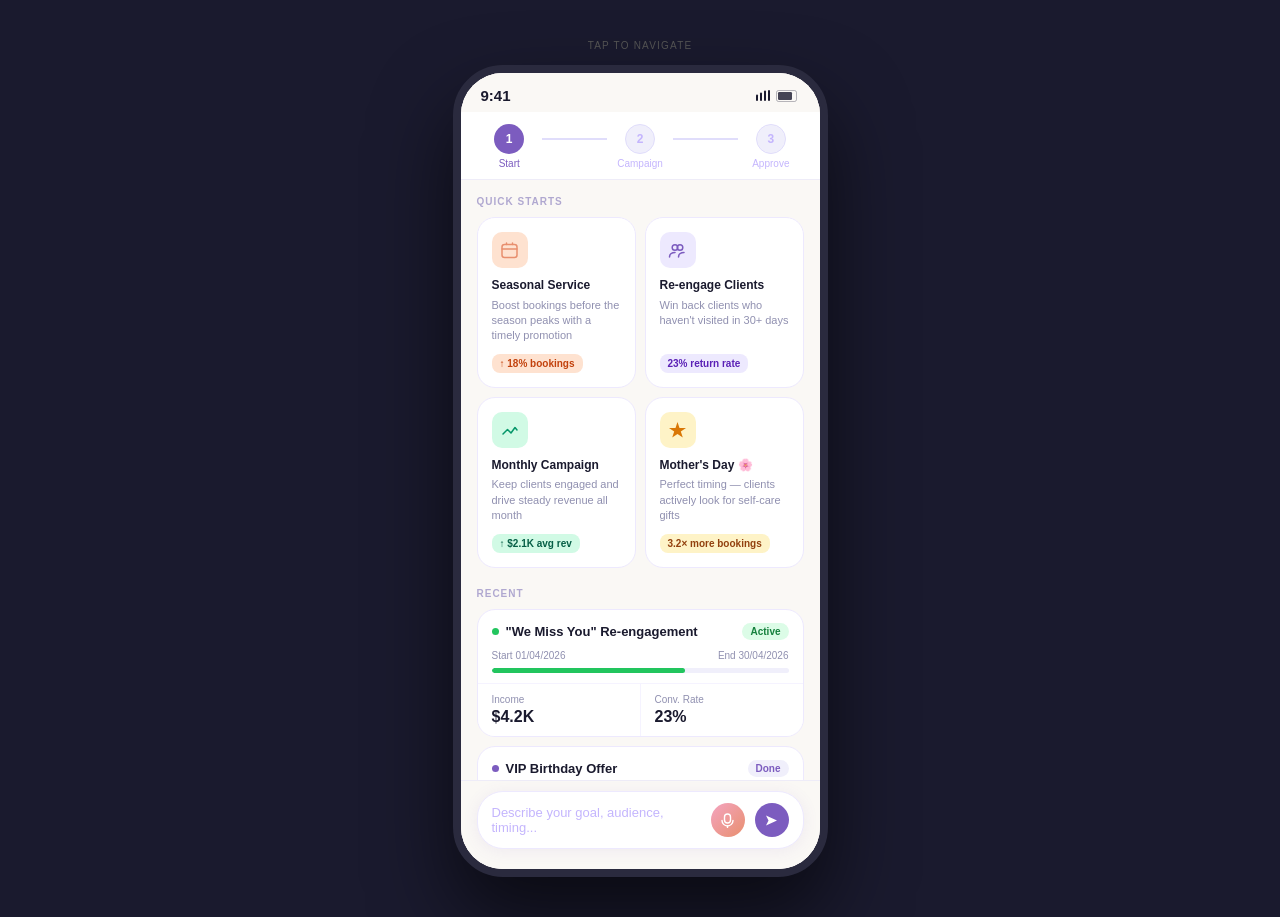
==== commit f4064e99: "refactor remove step 2, combine step 3&4" ====
--- a/ai_marketing_v5.html
+++ b/ai_marketing_v5.html
@@ -367,7 +367,7 @@
   <!-- S1: HOME -->
   <div class="screen active" id="s1">
     <div class="sb"><span class="sbt">9:41</span><div class="sbi"><svg width="15" height="11" viewBox="0 0 15 11" fill="#1A1A2E"><rect x="0" y="4.5" width="2" height="6.5" rx="1"/><rect x="4" y="2.5" width="2" height="8.5" rx="1"/><rect x="8" y=".5" width="2" height="10.5" rx="1"/><rect x="12" y="0" width="2" height="11" rx="1"/></svg><svg width="24" height="12" viewBox="0 0 24 12" fill="none"><rect x=".5" y=".5" width="20" height="11" rx="2" stroke="#1A1A2E" stroke-opacity=".3"/><rect x="2" y="2" width="14" height="8" rx="1.3" fill="#1A1A2E" opacity=".8"/></svg></div></div>
-    <div class="stepbar"><div class="steps"><div class="step"><div class="sc active">1</div><span class="sl active">Start</span></div><div class="sline idle"></div><div class="step"><div class="sc idle">2</div><span class="sl idle">Select</span></div><div class="sline idle"></div><div class="step"><div class="sc idle">3</div><span class="sl idle">Create</span></div><div class="sline idle"></div><div class="step"><div class="sc idle">4</div><span class="sl idle">Review</span></div><div class="sline idle"></div><div class="step"><div class="sc idle">5</div><span class="sl idle">Approve</span></div></div></div>
+    <div class="stepbar"><div class="steps"><div class="step"><div class="sc active">1</div><span class="sl active">Start</span></div><div class="sline idle"></div><div class="step"><div class="sc idle">2</div><span class="sl idle">Campaign</span></div><div class="sline idle"></div><div class="step"><div class="sc idle">3</div><span class="sl idle">Approve</span></div></div></div>
     <div class="s1-scroll">
       <div class="qs-section" style="padding-top:16px">
         <div class="qs-lbl">QUICK STARTS</div>
@@ -398,7 +398,7 @@
           </div>
         </div>
         <div class="recent-lbl">RECENT</div>
-        <div class="rc-card" onclick="goTo('s4')">
+        <div class="rc-card" onclick="goTo('s3')">
           <div class="rc-top">
             <div class="rc-name-row">
               <div class="rc-dot" style="background:#22C55E"></div>
@@ -413,7 +413,7 @@
             <div class="rc-metric"><div class="rc-mlbl">Conv. Rate</div><div class="rc-mval">23%</div></div>
           </div>
         </div>
-        <div class="rc-card" onclick="goTo('s4')">
+        <div class="rc-card" onclick="goTo('s3')">
           <div class="rc-top">
             <div class="rc-name-row">
               <div class="rc-dot" style="background:#7C5CBF"></div>
@@ -430,89 +430,42 @@
         </div>
         <div class="draft-lbl">DRAFTS</div>
         <div class="recent-card" id="draft-list">
-          <div class="rrow" onclick="goTo('s4')"><div class="rdot" style="background:#F59E0B"></div><div style="flex:1"><div class="rnm">Summer Flash Sale</div><div class="rsub">SMS · All clients · Draft</div></div><svg width="13" height="13" viewBox="0 0 13 13" fill="none"><path d="M4.5 2.5l4 4-4 4" stroke="#C4B5FD" stroke-width="1.5" stroke-linecap="round"/></svg></div>
-          <div class="rrow" onclick="goTo('s4')"><div class="rdot" style="background:#F59E0B"></div><div style="flex:1"><div class="rnm">Loyalty Reward Announcement</div><div class="rsub">Email · VIP clients · Draft</div></div><svg width="13" height="13" viewBox="0 0 13 13" fill="none"><path d="M4.5 2.5l4 4-4 4" stroke="#C4B5FD" stroke-width="1.5" stroke-linecap="round"/></svg></div>
+          <div class="rrow" onclick="goTo('s3')"><div class="rdot" style="background:#F59E0B"></div><div style="flex:1"><div class="rnm">Summer Flash Sale</div><div class="rsub">SMS · All clients · Draft</div></div><svg width="13" height="13" viewBox="0 0 13 13" fill="none"><path d="M4.5 2.5l4 4-4 4" stroke="#C4B5FD" stroke-width="1.5" stroke-linecap="round"/></svg></div>
+          <div class="rrow" onclick="goTo('s3')"><div class="rdot" style="background:#F59E0B"></div><div style="flex:1"><div class="rnm">Loyalty Reward Announcement</div><div class="rsub">Email · VIP clients · Draft</div></div><svg width="13" height="13" viewBox="0 0 13 13" fill="none"><path d="M4.5 2.5l4 4-4 4" stroke="#C4B5FD" stroke-width="1.5" stroke-linecap="round"/></svg></div>
         </div>
       </div>
     </div>
     <div class="fi"><div class="fi-box" onclick="startFlow('Create a Mother\'s Day campaign for me.')"><span class="fi-ph">Describe your goal, audience, timing...</span><div class="fi-mic"><svg width="15" height="15" viewBox="0 0 15 15" fill="none"><rect x="4.5" y="1" width="6" height="9" rx="3" stroke="white" stroke-width="1.4"/><path d="M2 7.5C2 10.5 4.5 13 7.5 13s5.5-2.5 5.5-5.5" stroke="white" stroke-width="1.4" stroke-linecap="round"/><path d="M7.5 13v1.5" stroke="white" stroke-width="1.4" stroke-linecap="round"/></svg></div><div class="fi-send"><svg width="15" height="15" viewBox="0 0 15 15" fill="none"><path d="M13 7.5L2 2.5l2.5 5-2.5 5L13 7.5z" fill="white"/></svg></div></div></div>
   </div>
 
-  <!-- S2: SELECT STORES -->
-  <div class="screen" id="s2">
-    <div class="sb"><span class="sbt">9:41</span><div class="sbi"><svg width="15" height="11" viewBox="0 0 15 11" fill="#1A1A2E"><rect x="0" y="4.5" width="2" height="6.5" rx="1"/><rect x="4" y="2.5" width="2" height="8.5" rx="1"/><rect x="8" y=".5" width="2" height="10.5" rx="1"/><rect x="12" y="0" width="2" height="11" rx="1"/></svg><svg width="24" height="12" viewBox="0 0 24 12" fill="none"><rect x=".5" y=".5" width="20" height="11" rx="2" stroke="#1A1A2E" stroke-opacity=".3"/><rect x="2" y="2" width="14" height="8" rx="1.3" fill="#1A1A2E" opacity=".8"/></svg></div></div>
-    <div class="stepbar"><div class="steps"><div class="step"><div class="sc done"><svg width="12" height="12" viewBox="0 0 12 12" fill="none"><path d="M2 6l3 3 5-5" stroke="white" stroke-width="2" stroke-linecap="round" stroke-linejoin="round"/></svg></div><span class="sl done">Start</span></div><div class="sline done"></div><div class="step"><div class="sc active">2</div><span class="sl active">Select</span></div><div class="sline idle"></div><div class="step"><div class="sc idle">3</div><span class="sl idle">Create</span></div><div class="sline idle"></div><div class="step"><div class="sc idle">4</div><span class="sl idle">Review</span></div><div class="sline idle"></div><div class="step"><div class="sc idle">5</div><span class="sl idle">Approve</span></div></div></div>
-    <div class="cnav"><div class="cbk" onclick="goTo('s1')"><svg width="13" height="13" viewBox="0 0 13 13" fill="none"><path d="M9 2L4 6.5L9 11" stroke="#7C5CBF" stroke-width="1.8" stroke-linecap="round" stroke-linejoin="round"/></svg></div><div class="cav"><svg width="18" height="18" viewBox="0 0 18 18" fill="none"><path d="M9 1.5L11 7.5L17 9L11 10.5L9 16.5L7 10.5L1 9L7 7.5Z" fill="white"/></svg></div><div><div class="cnm">AI Assistant</div><div class="cst"><span class="odot"></span>Online</div></div></div>
-    <div class="cs">
-      <div class="br u"><div class="b usr" id="umsg">Create a Mother's Day campaign for me.</div></div>
-      <div class="br"><div class="bav"><svg width="13" height="13" viewBox="0 0 13 13" fill="none"><path d="M6.5 1L8 5.5L13 6.5L8 7.5L6.5 12L5 7.5L0 6.5L5 5.5Z" fill="white"/></svg></div><div><div class="b ai" style="margin-bottom:11px">I'd love to help create that campaign! 🌸<br><br>Which store should I create this for?</div><div class="sl-wrap">
-              <div class="sl-search">
-                <svg width="13" height="13" viewBox="0 0 13 13" fill="none"><circle cx="5.5" cy="5.5" r="4" stroke="#C4B5FD" stroke-width="1.3"/><path d="M9 9l2 2" stroke="#C4B5FD" stroke-width="1.3" stroke-linecap="round"/></svg>
-                <input class="sl-inp" id="sl-inp" placeholder="Search stores..." oninput="filterStores(this.value)"/>
-                <span class="sl-badge" id="sl-badge">7</span>
-              </div>
-              <div class="sl-actions">
-                <span class="sl-sel-txt" id="sl-sel-txt">All 7 selected</span>
-                <button class="sl-tog" id="sl-tog" onclick="toggleAllStores()">Deselect All</button>
-              </div>
-              <div class="sl-list" id="sl-list"></div>
-              <button class="sl-btn" id="sl-btn" onclick="goTo('s3')">Continue · 7 stores</button>
-            </div></div></div>
-    </div>
-    <div class="fi"><div class="fi-box"><span class="fi-ph">Ask anything...</span><div class="fi-mic"><svg width="15" height="15" viewBox="0 0 15 15" fill="none"><rect x="4.5" y="1" width="6" height="9" rx="3" stroke="white" stroke-width="1.4"/><path d="M2 7.5C2 10.5 4.5 13 7.5 13s5.5-2.5 5.5-5.5" stroke="white" stroke-width="1.4" stroke-linecap="round"/><path d="M7.5 13v1.5" stroke="white" stroke-width="1.4" stroke-linecap="round"/></svg></div><div class="fi-send"><svg width="15" height="15" viewBox="0 0 15 15" fill="none"><path d="M13 7.5L2 2.5l2.5 5-2.5 5L13 7.5z" fill="white"/></svg></div></div></div>
-  </div>
-
-  <!-- S3: CREATE (Q&A) -->
+  <!-- S3: CAMPAIGN (Draft + Review combined) -->
   <div class="screen" id="s3">
     <div class="sb"><span class="sbt">9:41</span><div class="sbi"><svg width="15" height="11" viewBox="0 0 15 11" fill="#1A1A2E"><rect x="0" y="4.5" width="2" height="6.5" rx="1"/><rect x="4" y="2.5" width="2" height="8.5" rx="1"/><rect x="8" y=".5" width="2" height="10.5" rx="1"/><rect x="12" y="0" width="2" height="11" rx="1"/></svg><svg width="24" height="12" viewBox="0 0 24 12" fill="none"><rect x=".5" y=".5" width="20" height="11" rx="2" stroke="#1A1A2E" stroke-opacity=".3"/><rect x="2" y="2" width="14" height="8" rx="1.3" fill="#1A1A2E" opacity=".8"/></svg></div></div>
-    <div class="stepbar"><div class="steps"><div class="step"><div class="sc done"><svg width="12" height="12" viewBox="0 0 12 12" fill="none"><path d="M2 6l3 3 5-5" stroke="white" stroke-width="2" stroke-linecap="round" stroke-linejoin="round"/></svg></div><span class="sl done">Start</span></div><div class="sline done"></div><div class="step"><div class="sc done"><svg width="12" height="12" viewBox="0 0 12 12" fill="none"><path d="M2 6l3 3 5-5" stroke="white" stroke-width="2" stroke-linecap="round" stroke-linejoin="round"/></svg></div><span class="sl done">Select</span></div><div class="sline done"></div><div class="step"><div class="sc active">3</div><span class="sl active">Create</span></div><div class="sline idle"></div><div class="step"><div class="sc idle">4</div><span class="sl idle">Review</span></div><div class="sline idle"></div><div class="step"><div class="sc idle">5</div><span class="sl idle">Approve</span></div></div></div>
-    <div class="cnav"><div class="cbk" onclick="goTo('s2')"><svg width="13" height="13" viewBox="0 0 13 13" fill="none"><path d="M9 2L4 6.5L9 11" stroke="#7C5CBF" stroke-width="1.8" stroke-linecap="round" stroke-linejoin="round"/></svg></div><div class="cav"><svg width="18" height="18" viewBox="0 0 18 18" fill="none"><path d="M9 1.5L11 7.5L17 9L11 10.5L9 16.5L7 10.5L1 9L7 7.5Z" fill="white"/></svg></div><div><div class="cnm">AI Assistant</div><div class="cst"><span class="odot"></span>Online</div></div></div>
-    <div class="cs" id="s3chat">
-      <div class="br"><div class="bav"><svg width="13" height="13" viewBox="0 0 13 13" fill="none"><path d="M6.5 1L8 5.5L13 6.5L8 7.5L6.5 12L5 7.5L0 6.5L5 5.5Z" fill="white"/></svg></div><div class="b ai">A few quick questions to build the perfect campaign — tap your answers or type below 👇</div></div>
-      <div class="br"><div class="bav"><svg width="13" height="13" viewBox="0 0 13 13" fill="none"><path d="M6.5 1L8 5.5L13 6.5L8 7.5L6.5 12L5 7.5L0 6.5L5 5.5Z" fill="white"/></svg></div><div class="b ai">👥 Who should we target?<span class="b-hint">Pick one</span></div></div>
-    </div>
-    <div class="ci-wrap">
-      <div class="chips-zone"><div class="chips-top"><span class="chips-hint-txt" id="chint"></span><span class="chips-clear" id="cclr" onclick="clearChips()">Clear all</span></div><div class="chips-row" id="crow"><div class="chip" onclick="toggleChip(this,'Return Clients')"><svg class="chk-ico" viewBox="0 0 12 12" fill="none"><path d="M2 6l3 3 5-5" stroke="white" stroke-width="1.8" stroke-linecap="round" stroke-linejoin="round"/></svg>Return Clients</div><div class="chip" onclick="toggleChip(this,'New Clients')"><svg class="chk-ico" viewBox="0 0 12 12" fill="none"><path d="M2 6l3 3 5-5" stroke="white" stroke-width="1.8" stroke-linecap="round" stroke-linejoin="round"/></svg>New Clients</div><div class="chip" onclick="toggleChip(this,'All Clients')"><svg class="chk-ico" viewBox="0 0 12 12" fill="none"><path d="M2 6l3 3 5-5" stroke="white" stroke-width="1.8" stroke-linecap="round" stroke-linejoin="round"/></svg>All Clients</div></div></div>
-      <div class="confirm-strip" id="cstrip"><div class="confirm-inner"><button class="btn-conf" onclick="confirmChips()"><svg width="13" height="13" viewBox="0 0 13 13" fill="none"><path d="M2 6.5l3 3 5.5-5.5" stroke="white" stroke-width="1.8" stroke-linecap="round" stroke-linejoin="round"/></svg>Confirm</button></div></div>
-      <div class="inp-row"><input class="ci" id="s3inp" placeholder="Or type your answer..." onkeydown="if(event.key==='Enter')sendTyped()"/><button class="mic-b"><svg width="15" height="15" viewBox="0 0 15 15" fill="none"><rect x="4.5" y="1" width="6" height="9" rx="3" stroke="white" stroke-width="1.4"/><path d="M2 7.5C2 10.5 4.5 13 7.5 13s5.5-2.5 5.5-5.5" stroke="white" stroke-width="1.4" stroke-linecap="round"/><path d="M7.5 13v1.5" stroke="white" stroke-width="1.4" stroke-linecap="round"/></svg></button><button class="snd-b" onclick="sendTyped()"><svg width="15" height="15" viewBox="0 0 15 15" fill="none"><path d="M13 7.5L2 2.5l2.5 5-2.5 5L13 7.5z" fill="white"/></svg></button></div>
-    </div>
-  </div>
-
-  <!-- S4: REVIEW -->
-  <div class="screen" id="s4">
-    <div class="sb"><span class="sbt">9:41</span><div class="sbi"><svg width="15" height="11" viewBox="0 0 15 11" fill="#1A1A2E"><rect x="0" y="4.5" width="2" height="6.5" rx="1"/><rect x="4" y="2.5" width="2" height="8.5" rx="1"/><rect x="8" y=".5" width="2" height="10.5" rx="1"/><rect x="12" y="0" width="2" height="11" rx="1"/></svg><svg width="24" height="12" viewBox="0 0 24 12" fill="none"><rect x=".5" y=".5" width="20" height="11" rx="2" stroke="#1A1A2E" stroke-opacity=".3"/><rect x="2" y="2" width="14" height="8" rx="1.3" fill="#1A1A2E" opacity=".8"/></svg></div></div>
-    <div class="stepbar"><div class="steps"><div class="step"><div class="sc done"><svg width="12" height="12" viewBox="0 0 12 12" fill="none"><path d="M2 6l3 3 5-5" stroke="white" stroke-width="2" stroke-linecap="round" stroke-linejoin="round"/></svg></div><span class="sl done">Start</span></div><div class="sline done"></div><div class="step"><div class="sc done"><svg width="12" height="12" viewBox="0 0 12 12" fill="none"><path d="M2 6l3 3 5-5" stroke="white" stroke-width="2" stroke-linecap="round" stroke-linejoin="round"/></svg></div><span class="sl done">Select</span></div><div class="sline done"></div><div class="step"><div class="sc done"><svg width="12" height="12" viewBox="0 0 12 12" fill="none"><path d="M2 6l3 3 5-5" stroke="white" stroke-width="2" stroke-linecap="round" stroke-linejoin="round"/></svg></div><span class="sl done">Create</span></div><div class="sline done"></div><div class="step"><div class="sc active">4</div><span class="sl active">Review</span></div><div class="sline idle"></div><div class="step"><div class="sc idle">5</div><span class="sl idle">Approve</span></div></div></div>
-    <div class="topnav"><div class="back" onclick="goTo('s3')"><svg width="13" height="13" viewBox="0 0 13 13" fill="none"><path d="M9 2L4 6.5L9 11" stroke="#7C5CBF" stroke-width="1.8" stroke-linecap="round" stroke-linejoin="round"/></svg></div><span class="topnav-title">Review Campaign</span></div>
+    <div class="stepbar"><div class="steps"><div class="step"><div class="sc done"><svg width="12" height="12" viewBox="0 0 12 12" fill="none"><path d="M2 6l3 3 5-5" stroke="white" stroke-width="2" stroke-linecap="round" stroke-linejoin="round"/></svg></div><span class="sl done">Start</span></div><div class="sline done"></div><div class="step"><div class="sc active">2</div><span class="sl active">Campaign</span></div><div class="sline idle"></div><div class="step"><div class="sc idle">3</div><span class="sl idle">Approve</span></div></div></div>
+    <div class="topnav"><div class="back" onclick="goTo('s1')"><svg width="13" height="13" viewBox="0 0 13 13" fill="none"><path d="M9 2L4 6.5L9 11" stroke="#7C5CBF" stroke-width="1.8" stroke-linecap="round" stroke-linejoin="round"/></svg></div><span class="topnav-title">Campaign</span></div>
     <div style="flex:1;display:flex;flex-direction:column;overflow:hidden;min-height:0">
       <div class="rv-scroll">
-
         <div class="camp-header">
-          <div class="ready-badge"><svg width="11" height="11" viewBox="0 0 11 11" fill="none"><path d="M2 5.5l2.5 2.5 4.5-4.5" stroke="white" stroke-width="1.8" stroke-linecap="round" stroke-linejoin="round"/></svg>Ready for review</div>
+          <div class="ready-badge"><svg width="11" height="11" viewBox="0 0 11 11" fill="none"><path d="M2 5.5l2.5 2.5 4.5-4.5" stroke="white" stroke-width="1.8" stroke-linecap="round" stroke-linejoin="round"/></svg>AI Generated</div>
           <div class="camp-name">Mother's Day Special 🌸</div>
           <div class="camp-desc">A warm campaign to celebrate your clients and bring them back to the salon.</div>
         </div>
-
         <div class="why-card">
-          <div class="why-top"><div class="why-sparkle"><svg width="14" height="14" viewBox="0 0 14 14" fill="none"><path d="M7 1L8.6 5.4L13 7L8.6 8.6L7 13L5.4 8.6L1 7L5.4 5.4Z" fill="#A78BFA"/></svg></div><span class="why-label">WHY AI RECOMMENDED THIS</span></div>
+          <div class="why-top"><div class="why-sparkle"><svg width="14" height="14" viewBox="0 0 14 14" fill="none"><path d="M7 1L8.6 5.4L13 7L8.6 8.6L7 13L5.4 8.6L1 7L5.4 5.4Z" fill="#A78BFA"/></svg></div><span class="why-label">WHY AI CHOSE THIS FOR YOU</span></div>
           <div class="why-items">
-            <div class="why-item"><div class="why-check"><svg width="10" height="10" viewBox="0 0 10 10" fill="none"><path d="M1.5 5l2.5 2.5 4.5-4.5" stroke="#A78BFA" stroke-width="1.6" stroke-linecap="round" stroke-linejoin="round"/></svg></div><div class="why-text"><strong>23% return rate</strong> for warm personal messages — based on your salon's historical data</div></div>
-            <div class="why-item"><div class="why-check"><svg width="10" height="10" viewBox="0 0 10 10" fill="none"><path d="M1.5 5l2.5 2.5 4.5-4.5" stroke="#A78BFA" stroke-width="1.6" stroke-linecap="round" stroke-linejoin="round"/></svg></div><div class="why-text"><strong>Mother's Day timing</strong> is a peak booking moment — clients actively look for self-care gifts</div></div>
-            <div class="why-item"><div class="why-check"><svg width="10" height="10" viewBox="0 0 10 10" fill="none"><path d="M1.5 5l2.5 2.5 4.5-4.5" stroke="#A78BFA" stroke-width="1.6" stroke-linecap="round" stroke-linejoin="round"/></svg></div><div class="why-text"><strong>SMS + Email combo</strong> increases reach by 2.4x vs single channel alone</div></div>
-          </div>
-        </div>
-
+            <div class="why-item"><div class="why-check"><svg width="10" height="10" viewBox="0 0 10 10" fill="none"><path d="M1.5 5l2.5 2.5 4.5-4.5" stroke="#A78BFA" stroke-width="1.6" stroke-linecap="round" stroke-linejoin="round"/></svg></div><div class="why-text"><strong>23% return rate</strong> for warm personal messages — based on your salon's data</div></div>
+            <div class="why-item"><div class="why-check"><svg width="10" height="10" viewBox="0 0 10 10" fill="none"><path d="M1.5 5l2.5 2.5 4.5-4.5" stroke="#A78BFA" stroke-width="1.6" stroke-linecap="round" stroke-linejoin="round"/></svg></div><div class="why-text"><strong>Mother's Day</strong> is a peak booking moment — clients look for self-care gifts</div></div>
+          </div>
+        </div>
         <div class="det-card">
           <div class="det-hd"><span class="det-hd-lbl">CAMPAIGN DETAILS</span></div>
-          <div class="obj-row"><div class="obj-lbl">OBJECTIVE</div><div class="obj-val">Re-engage lapsed customers</div><div class="obj-sub">Bring back clients who haven't visited in 30–90 days and encourage rebooking</div></div>
           <div class="irow"><div class="irow-ico" style="background:#7C5CBF"></div><span class="irow-lbl">Audience</span><div class="irow-right"><div class="irow-val" id="rv-target">All Clients</div><div class="irow-sub">~420 clients</div></div></div>
-          <div class="irow"><div class="irow-ico" style="background:#E88F6E"></div><span class="irow-lbl">Stores</span><div class="spills"><span class="spill">Downtown</span><span class="spill">Westside</span><span class="spill">Eastgate</span></div></div>
+          <div class="irow"><div class="irow-ico" style="background:#0369A1"></div><span class="irow-lbl">Channel</span><div class="irow-right"><div class="irow-val" id="rv-channel">SMS</div><div class="irow-sub">Direct to client's phone</div></div></div>
           <div class="irow"><div class="irow-ico" style="background:#D97706"></div><span class="irow-lbl">Tone</span><div class="irow-right"><div class="irow-val" id="rv-tone">Warm &amp; Personal</div><div class="irow-sub">Friendly, non-promotional</div></div></div>
-          <div class="irow"><div class="irow-ico" style="background:#0369A1"></div><span class="irow-lbl">Channel</span><div class="irow-right"><div class="irow-val" id="rv-channel">SMS</div><div class="irow-sub">Direct to client's phone</div></div></div>
           <div class="irow"><div class="irow-ico" style="background:#A78BFA"></div><span class="irow-lbl">CTA</span><div class="irow-right"><div class="cta-val">Book a visit →</div><div class="cta-sub">salon.gci.app/book</div></div></div>
-          <div class="irow"><div class="irow-ico" style="background:#9D174D"></div><span class="irow-lbl">Duration</span><div class="irow-right"><div class="irow-val">7 days</div><div class="irow-sub">Starting Apr 28</div></div></div>
-          <div class="irow"><div class="irow-ico" style="background:#D97706"></div><span class="irow-lbl">Timing</span><div class="irow-right"><div class="irow-val">Tue &amp; Thu · 10:00 AM</div><div class="irow-sub">Optimal open rate window</div></div></div>
-        </div>
-
+          <div class="irow"><div class="irow-ico" style="background:#9D174D"></div><span class="irow-lbl">Duration</span><div class="irow-right"><div class="irow-val">7 days</div><div class="irow-sub">Starting Apr 29</div></div></div>
+          <div class="irow"><div class="irow-ico" style="background:#059669"></div><span class="irow-lbl">Timing</span><div class="irow-right"><div class="irow-val">Tue &amp; Thu · 10:00 AM</div><div class="irow-sub">Optimal open rate window</div></div></div>
+        </div>
         <div class="msg-card">
           <div class="msg-hd"><span class="msg-hd-lbl">MESSAGE PREVIEW</span><span class="msg-hd-badge">AI-generated</span></div>
           <div class="msg-body">
@@ -530,7 +483,6 @@
             </div>
           </div>
         </div>
-
       </div>
       <div class="actions-bar">
         <button class="btn-approve-lg" onclick="goTo('s6')"><div class="shine"></div><svg width="16" height="16" viewBox="0 0 16 16" fill="none"><path d="M2.5 8l4 4 7-7" stroke="white" stroke-width="2.2" stroke-linecap="round" stroke-linejoin="round"/></svg>Approve Campaign</button>
@@ -542,7 +494,7 @@
   <!-- S5: SUCCESS -->
   <div class="screen" id="s6">
     <div class="sb"><span class="sbt">9:41</span><div class="sbi"><svg width="15" height="11" viewBox="0 0 15 11" fill="#1A1A2E"><rect x="0" y="4.5" width="2" height="6.5" rx="1"/><rect x="4" y="2.5" width="2" height="8.5" rx="1"/><rect x="8" y=".5" width="2" height="10.5" rx="1"/><rect x="12" y="0" width="2" height="11" rx="1"/></svg><svg width="24" height="12" viewBox="0 0 24 12" fill="none"><rect x=".5" y=".5" width="20" height="11" rx="2" stroke="#1A1A2E" stroke-opacity=".3"/><rect x="2" y="2" width="14" height="8" rx="1.3" fill="#1A1A2E" opacity=".8"/></svg></div></div>
-    <div class="stepbar"><div class="steps"><div class="step"><div class="sc done"><svg width="12" height="12" viewBox="0 0 12 12" fill="none"><path d="M2 6l3 3 5-5" stroke="white" stroke-width="2" stroke-linecap="round" stroke-linejoin="round"/></svg></div><span class="sl done">Start</span></div><div class="sline done"></div><div class="step"><div class="sc done"><svg width="12" height="12" viewBox="0 0 12 12" fill="none"><path d="M2 6l3 3 5-5" stroke="white" stroke-width="2" stroke-linecap="round" stroke-linejoin="round"/></svg></div><span class="sl done">Select</span></div><div class="sline done"></div><div class="step"><div class="sc done"><svg width="12" height="12" viewBox="0 0 12 12" fill="none"><path d="M2 6l3 3 5-5" stroke="white" stroke-width="2" stroke-linecap="round" stroke-linejoin="round"/></svg></div><span class="sl done">Create</span></div><div class="sline done"></div><div class="step"><div class="sc done"><svg width="12" height="12" viewBox="0 0 12 12" fill="none"><path d="M2 6l3 3 5-5" stroke="white" stroke-width="2" stroke-linecap="round" stroke-linejoin="round"/></svg></div><span class="sl done">Review</span></div><div class="sline done"></div><div class="step"><div class="sc done"><svg width="12" height="12" viewBox="0 0 12 12" fill="none"><path d="M2 6l3 3 5-5" stroke="white" stroke-width="2" stroke-linecap="round" stroke-linejoin="round"/></svg></div><span class="sl done">Approve</span></div></div></div>
+    <div class="stepbar"><div class="steps"><div class="step"><div class="sc done"><svg width="12" height="12" viewBox="0 0 12 12" fill="none"><path d="M2 6l3 3 5-5" stroke="white" stroke-width="2" stroke-linecap="round" stroke-linejoin="round"/></svg></div><span class="sl done">Start</span></div><div class="sline done"></div><div class="step"><div class="sc done"><svg width="12" height="12" viewBox="0 0 12 12" fill="none"><path d="M2 6l3 3 5-5" stroke="white" stroke-width="2" stroke-linecap="round" stroke-linejoin="round"/></svg></div><span class="sl done">Campaign</span></div><div class="sline done"></div><div class="step"><div class="sc done"><svg width="12" height="12" viewBox="0 0 12 12" fill="none"><path d="M2 6l3 3 5-5" stroke="white" stroke-width="2" stroke-linecap="round" stroke-linejoin="round"/></svg></div><span class="sl done">Approve</span></div></div></div>
     <div class="sw">
       <div class="s-ico-v2"><svg width="38" height="38" viewBox="0 0 38 38" fill="none"><path d="M7 19l8.5 8.5L31 11" stroke="white" stroke-width="3.5" stroke-linecap="round" stroke-linejoin="round"/></svg></div>
       <div class="s-title">Campaign Approved!</div>
@@ -563,7 +515,7 @@
   <div class="screen" id="s3b">
     <div class="sb"><span class="sbt">9:41</span><div class="sbi"><svg width="15" height="11" viewBox="0 0 15 11" fill="#1A1A2E"><rect x="0" y="4.5" width="2" height="6.5" rx="1"/><rect x="4" y="2.5" width="2" height="8.5" rx="1"/><rect x="8" y=".5" width="2" height="10.5" rx="1"/><rect x="12" y="0" width="2" height="11" rx="1"/></svg><svg width="24" height="12" viewBox="0 0 24 12" fill="none"><rect x=".5" y=".5" width="20" height="11" rx="2" stroke="#1A1A2E" stroke-opacity=".3"/><rect x="2" y="2" width="14" height="8" rx="1.3" fill="#1A1A2E" opacity=".8"/></svg></div></div>
     <div class="aie-nav">
-      <button class="aie-back" onclick="goTo('s4')"><svg width="13" height="13" viewBox="0 0 13 13" fill="none"><path d="M9 2L4 6.5L9 11" stroke="#7C5CBF" stroke-width="1.8" stroke-linecap="round" stroke-linejoin="round"/></svg></button>
+      <button class="aie-back" onclick="goTo('s3')"><svg width="13" height="13" viewBox="0 0 13 13" fill="none"><path d="M9 2L4 6.5L9 11" stroke="#7C5CBF" stroke-width="1.8" stroke-linecap="round" stroke-linejoin="round"/></svg></button>
       <div class="aie-ava"><svg width="20" height="20" viewBox="0 0 20 20" fill="none"><path d="M10 2L12.2 8L18 10L12.2 12L10 18L7.8 12L2 10L7.8 8Z" fill="white"/></svg></div>
       <div class="aie-info">
         <div class="aie-name">AI Assistant</div>
@@ -601,7 +553,7 @@
       </div>
     </div>
     <div class="aie-bottom">
-      <button class="btn-approve-v2" onclick="goTo('s4')"><div class="shine"></div><svg width="15" height="15" viewBox="0 0 15 15" fill="none"><path d="M13 7.5L2 2.5l2.5 5-2.5 5L13 7.5z" fill="white"/></svg>Save Version</button>
+      <button class="btn-approve-v2" onclick="goTo('s3')"><div class="shine"></div><svg width="15" height="15" viewBox="0 0 15 15" fill="none"><path d="M13 7.5L2 2.5l2.5 5-2.5 5L13 7.5z" fill="white"/></svg>Save Version</button>
       <div class="inp-row" style="padding-bottom:22px">
         <input class="ci" placeholder="Ask to refine further..."/>
         <button class="mic-b"><svg width="15" height="15" viewBox="0 0 15 15" fill="none"><rect x="4.5" y="1" width="6" height="9" rx="3" stroke="white" stroke-width="1.4"/><path d="M2 7.5C2 10.5 4.5 13 7.5 13s5.5-2.5 5.5-5.5" stroke="white" stroke-width="1.4" stroke-linecap="round"/><path d="M7.5 13v1.5" stroke="white" stroke-width="1.4" stroke-linecap="round"/></svg></button>
@@ -613,8 +565,8 @@
   <!-- S5M: MANUAL EDIT -->
   <div class="screen" id="s5m">
     <div class="sb"><span class="sbt">9:41</span><div class="sbi"><svg width="15" height="11" viewBox="0 0 15 11" fill="#1A1A2E"><rect x="0" y="4.5" width="2" height="6.5" rx="1"/><rect x="4" y="2.5" width="2" height="8.5" rx="1"/><rect x="8" y=".5" width="2" height="10.5" rx="1"/><rect x="12" y="0" width="2" height="11" rx="1"/></svg><svg width="24" height="12" viewBox="0 0 24 12" fill="none"><rect x=".5" y=".5" width="20" height="11" rx="2" stroke="#1A1A2E" stroke-opacity=".3"/><rect x="2" y="2" width="14" height="8" rx="1.3" fill="#1A1A2E" opacity=".8"/></svg></div></div>
-    <div class="stepbar"><div class="steps"><div class="step"><div class="sc done"><svg width="12" height="12" viewBox="0 0 12 12" fill="none"><path d="M2 6l3 3 5-5" stroke="white" stroke-width="2" stroke-linecap="round" stroke-linejoin="round"/></svg></div><span class="sl done">Start</span></div><div class="sline done"></div><div class="step"><div class="sc done"><svg width="12" height="12" viewBox="0 0 12 12" fill="none"><path d="M2 6l3 3 5-5" stroke="white" stroke-width="2" stroke-linecap="round" stroke-linejoin="round"/></svg></div><span class="sl done">Select</span></div><div class="sline done"></div><div class="step"><div class="sc done"><svg width="12" height="12" viewBox="0 0 12 12" fill="none"><path d="M2 6l3 3 5-5" stroke="white" stroke-width="2" stroke-linecap="round" stroke-linejoin="round"/></svg></div><span class="sl done">Create</span></div><div class="sline done"></div><div class="step"><div class="sc active">4</div><span class="sl active">Review</span></div><div class="sline idle"></div><div class="step"><div class="sc idle">5</div><span class="sl idle">Approve</span></div></div></div>
-    <div class="topnav"><div class="back" onclick="goTo('s4')"><svg width="13" height="13" viewBox="0 0 13 13" fill="none"><path d="M9 2L4 6.5L9 11" stroke="#7C5CBF" stroke-width="1.8" stroke-linecap="round" stroke-linejoin="round"/></svg></div><span class="topnav-title">Edit Campaign</span></div>
+    <div class="stepbar"><div class="steps"><div class="step"><div class="sc done"><svg width="12" height="12" viewBox="0 0 12 12" fill="none"><path d="M2 6l3 3 5-5" stroke="white" stroke-width="2" stroke-linecap="round" stroke-linejoin="round"/></svg></div><span class="sl done">Start</span></div><div class="sline done"></div><div class="step"><div class="sc active">2</div><span class="sl active">Campaign</span></div><div class="sline idle"></div><div class="step"><div class="sc idle">3</div><span class="sl idle">Approve</span></div></div></div>
+    <div class="topnav"><div class="back" onclick="goTo('s3')"><svg width="13" height="13" viewBox="0 0 13 13" fill="none"><path d="M9 2L4 6.5L9 11" stroke="#7C5CBF" stroke-width="1.8" stroke-linecap="round" stroke-linejoin="round"/></svg></div><span class="topnav-title">Edit Campaign</span></div>
     <div style="flex:1;display:flex;flex-direction:column;overflow:hidden;min-height:0"><div class="me-scroll">
 
       <div class="me-section">
@@ -680,7 +632,7 @@
         <svg width="15" height="15" viewBox="0 0 15 15" fill="none"><path d="M2.5 7.5l4 4 6.5-6.5" stroke="white" stroke-width="2" stroke-linecap="round" stroke-linejoin="round"/></svg>
         Save &amp; Back to Review
       </button>
-      <button class="me-cancel" onclick="goTo('s4')">Cancel</button>
+      <button class="me-cancel" onclick="goTo('s3')">Cancel</button>
     </div>
   </div>
 
@@ -736,7 +688,7 @@
 let qStep=0;const sel=new Set();const answers={};let curMulti=false;
 
 function goTo(id){document.querySelectorAll('.screen').forEach(s=>s.classList.remove('active'));setTimeout(()=>{const t=document.getElementById(id);if(t){t.classList.add('active');const sc=t.querySelector('.cs');if(sc)setTimeout(()=>sc.scrollTop=sc.scrollHeight,60);if(id==='s2')renderStores();}},150);}
-function startFlow(msg){document.getElementById('umsg').textContent=msg;goTo('s2');}
+function startFlow(msg){goTo('s3');}
 function toggleStore(el){const chk=el.querySelector('.chk'),on=chk.classList.contains('on');if(on){chk.classList.remove('on');chk.innerHTML='';el.classList.remove('sel');}else{chk.classList.add('on');chk.innerHTML='<svg width="10" height="10" viewBox="0 0 10 10" fill="none"><path d="M1.5 5l2.5 2.5 4.5-4.5" stroke="white" stroke-width="1.8" stroke-linecap="round" stroke-linejoin="round"/></svg>';el.classList.add('sel');}document.querySelector('#s2 .sc-ta').textContent=[...document.querySelectorAll('#s2 .so')].every(o=>o.classList.contains('sel'))?'Deselect All':'Select All';}
 function toggleAll(btn){const opts=[...document.querySelectorAll('#s2 .so')],allOn=opts.every(o=>o.classList.contains('sel'));opts.forEach(o=>{const chk=o.querySelector('.chk');if(allOn){o.classList.remove('sel');chk.classList.remove('on');chk.innerHTML='';}else{o.classList.add('sel');chk.classList.add('on');chk.innerHTML='<svg width="10" height="10" viewBox="0 0 10 10" fill="none"><path d="M1.5 5l2.5 2.5 4.5-4.5" stroke="white" stroke-width="1.8" stroke-linecap="round" stroke-linejoin="round"/></svg>';}});btn.textContent=allOn?'Select All':'Deselect All';}
 function toggleChip(el,val){if(!curMulti){document.querySelectorAll('#crow .chip').forEach(c=>{c.classList.remove('on');sel.delete(c.dataset.val);});}if(el.classList.contains('on')){el.classList.remove('on');sel.delete(val);}else{el.classList.add('on');sel.add(val);}el.dataset.val=val;const has=sel.size>0;document.getElementById('chint').textContent=has?`${sel.size} selected`:'';document.getElementById('cclr').className='chips-clear'+(has?' show':'');document.getElementById('cstrip').className='confirm-strip'+(has&&curMulti?' open':'');if(!curMulti&&sel.size===1)setTimeout(()=>confirmChips(),180);}
@@ -774,7 +726,7 @@
   const emailTab=document.querySelector('.mctab:last-child');
   if(ch==='Email'){smsTab.classList.remove('on');emailTab.classList.add('on');document.getElementById('sms-msg').style.display='none';document.getElementById('email-msg').style.display='block';}
   else{smsTab.classList.add('on');emailTab.classList.remove('on');document.getElementById('sms-msg').style.display='block';document.getElementById('email-msg').style.display='none';}
-  goTo('s4');
+  goTo('s3');
 }
 
 function switchTab(el,type){
@@ -822,7 +774,7 @@
   document.querySelector('#sms-msg .msg-txt').innerHTML = msg.replace('[Name]','<span class="msg-hl">[Name]</span>');
   document.querySelector('.obj-val').textContent = obj.split('\n')[0];
 
-  goTo('s4');
+  goTo('s3');
 }
 
 function saveDraft() {
@@ -833,7 +785,7 @@
   const chevron = `<svg width="13" height="13" viewBox="0 0 13 13" fill="none"><path d="M4.5 2.5l4 4-4 4" stroke="#C4B5FD" stroke-width="1.5" stroke-linecap="round"/></svg>`;
   const row = document.createElement('div');
   row.className = 'rrow';
-  row.setAttribute('onclick', "goTo('s4')");
+  row.setAttribute('onclick', "goTo('s3')");
   row.innerHTML = `<div class="rdot" style="background:#F59E0B"></div><div style="flex:1"><div class="rnm">${campName}</div><div class="rsub">${channel} · ${audience} · Draft</div></div>${chevron}`;
 
   const list = document.getElementById('draft-list');
